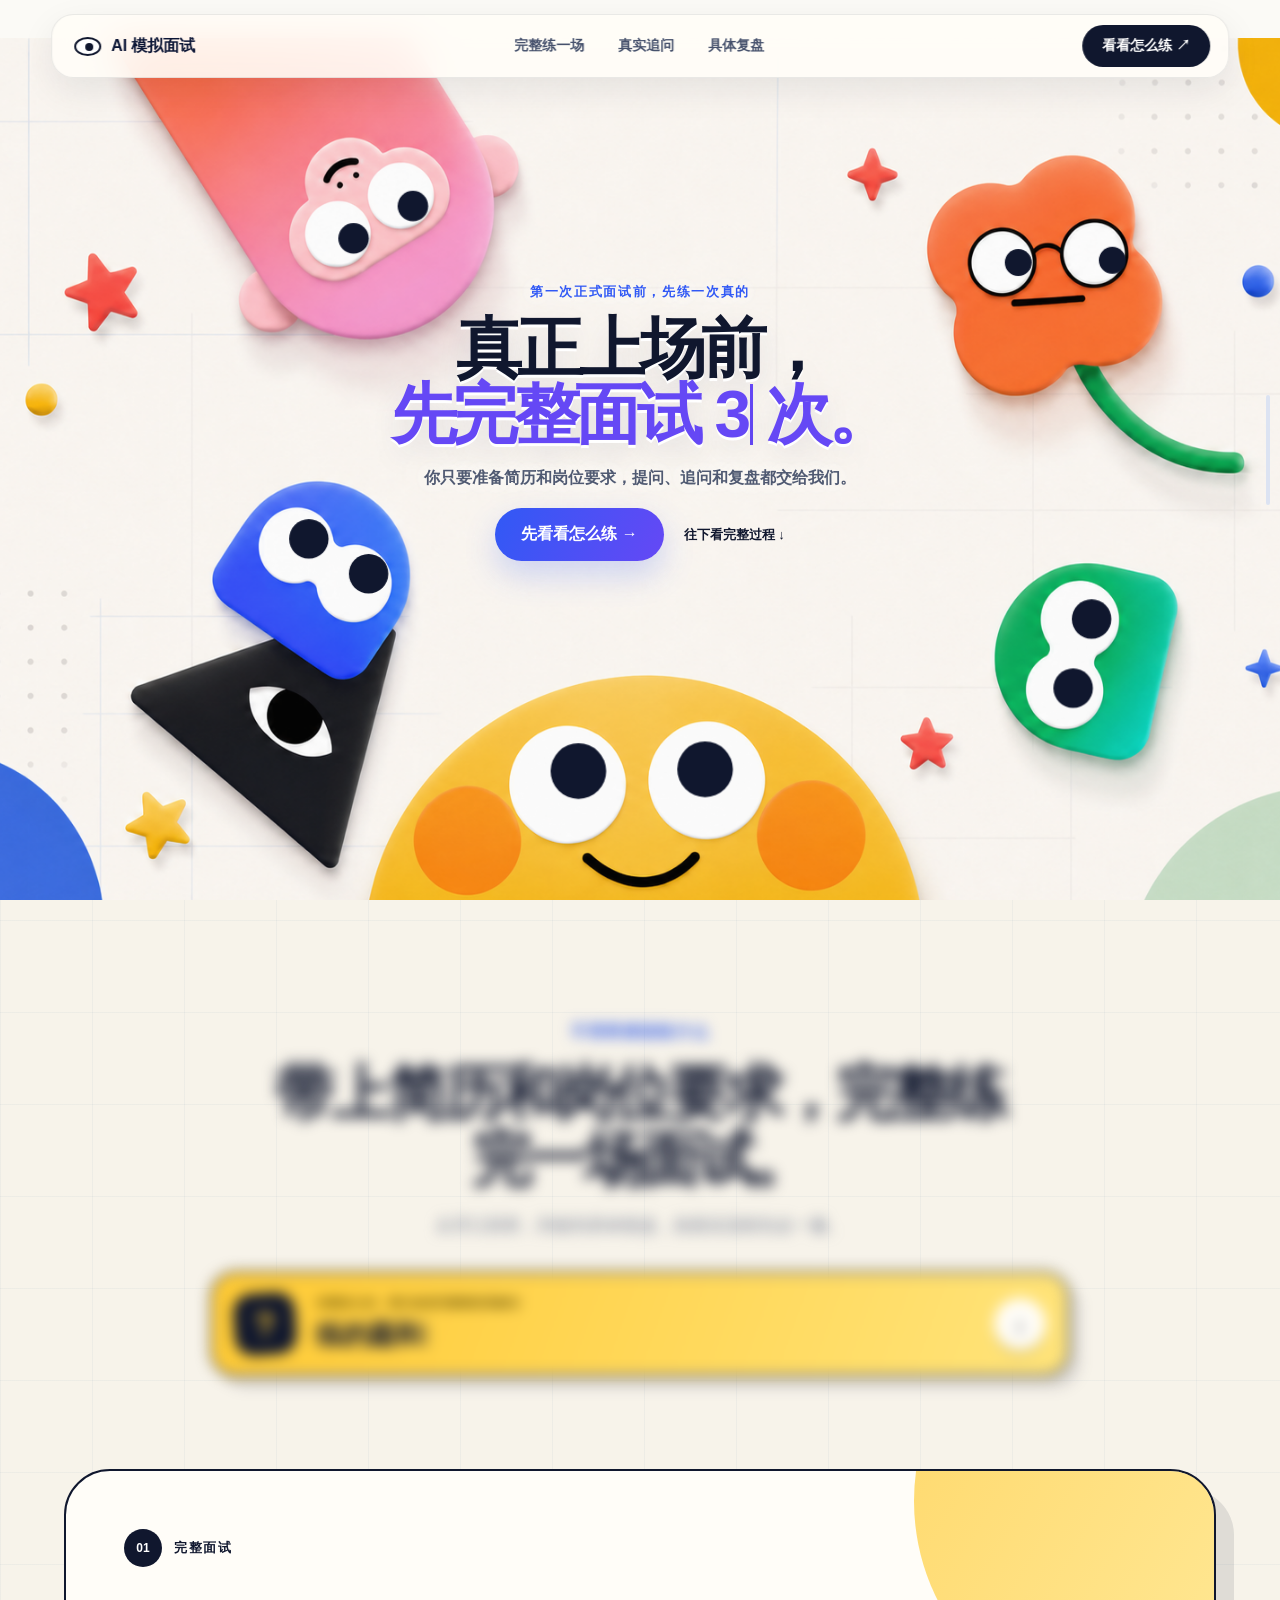
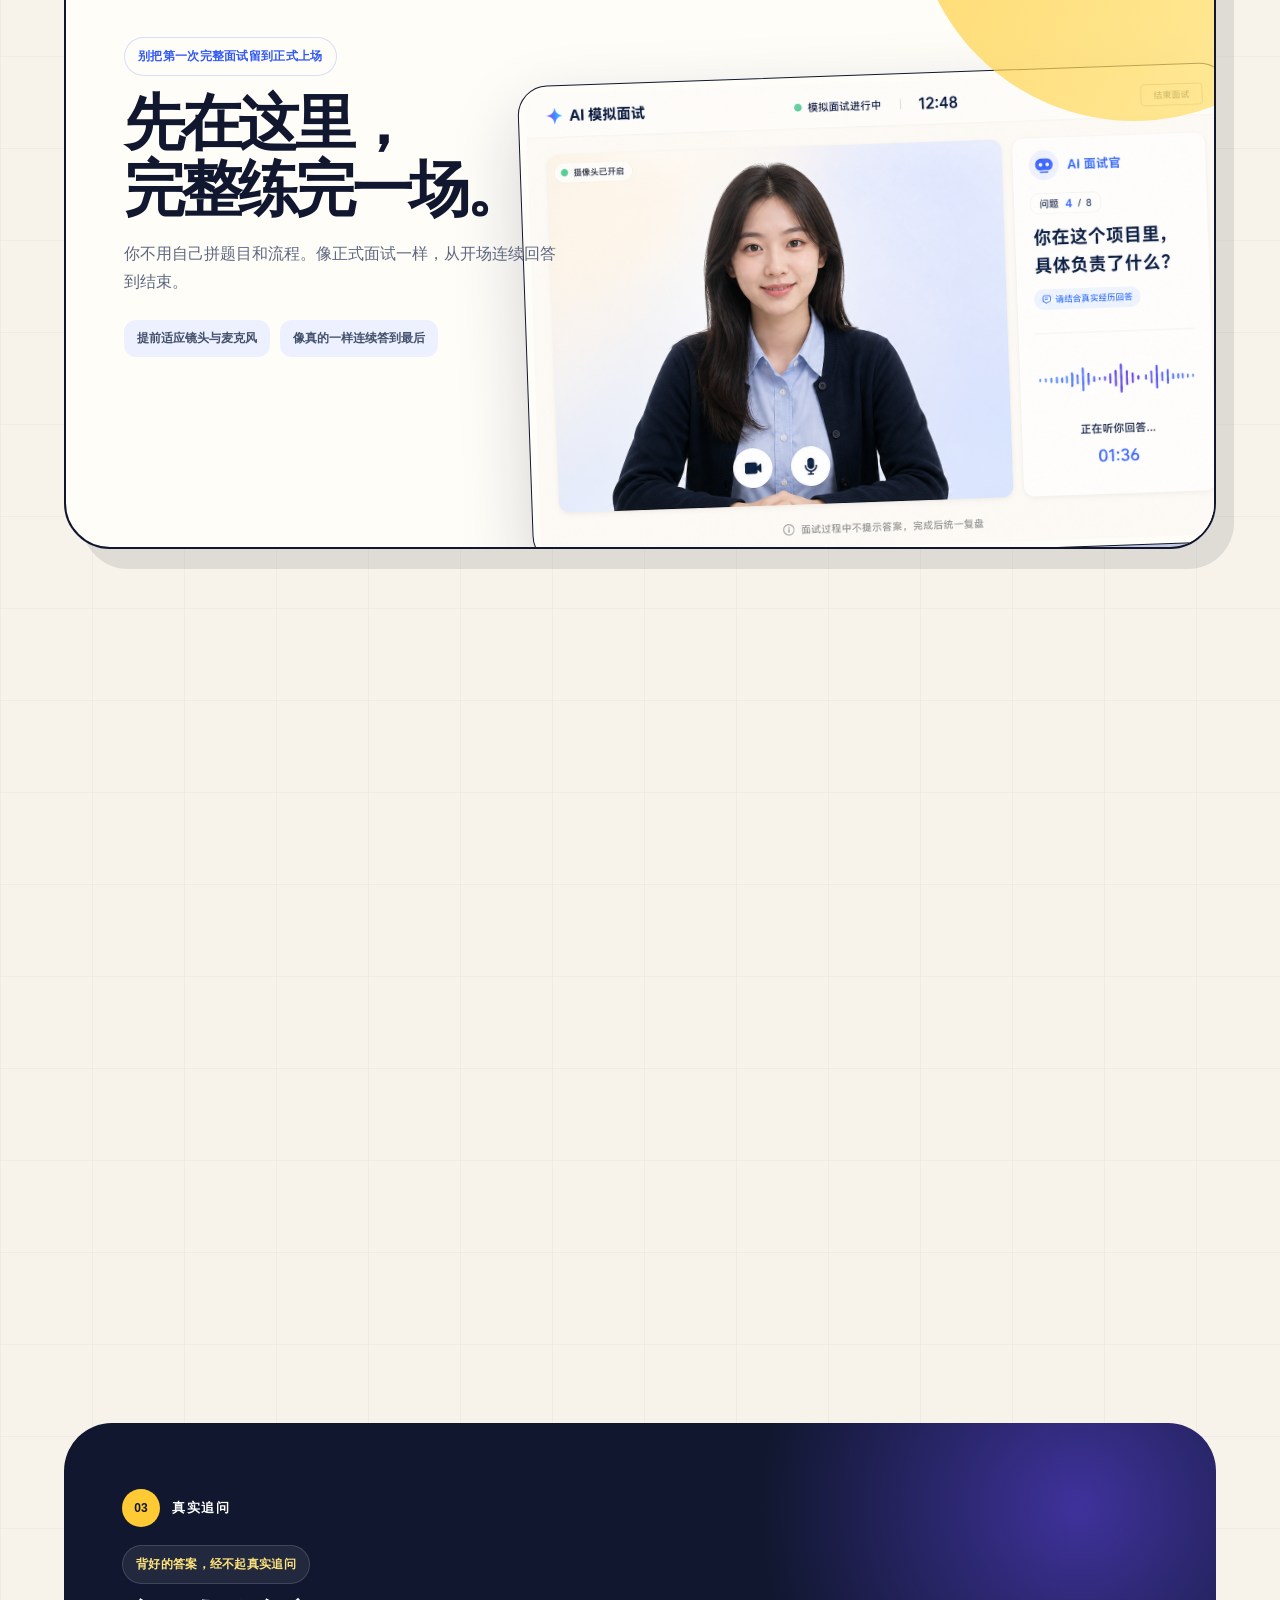
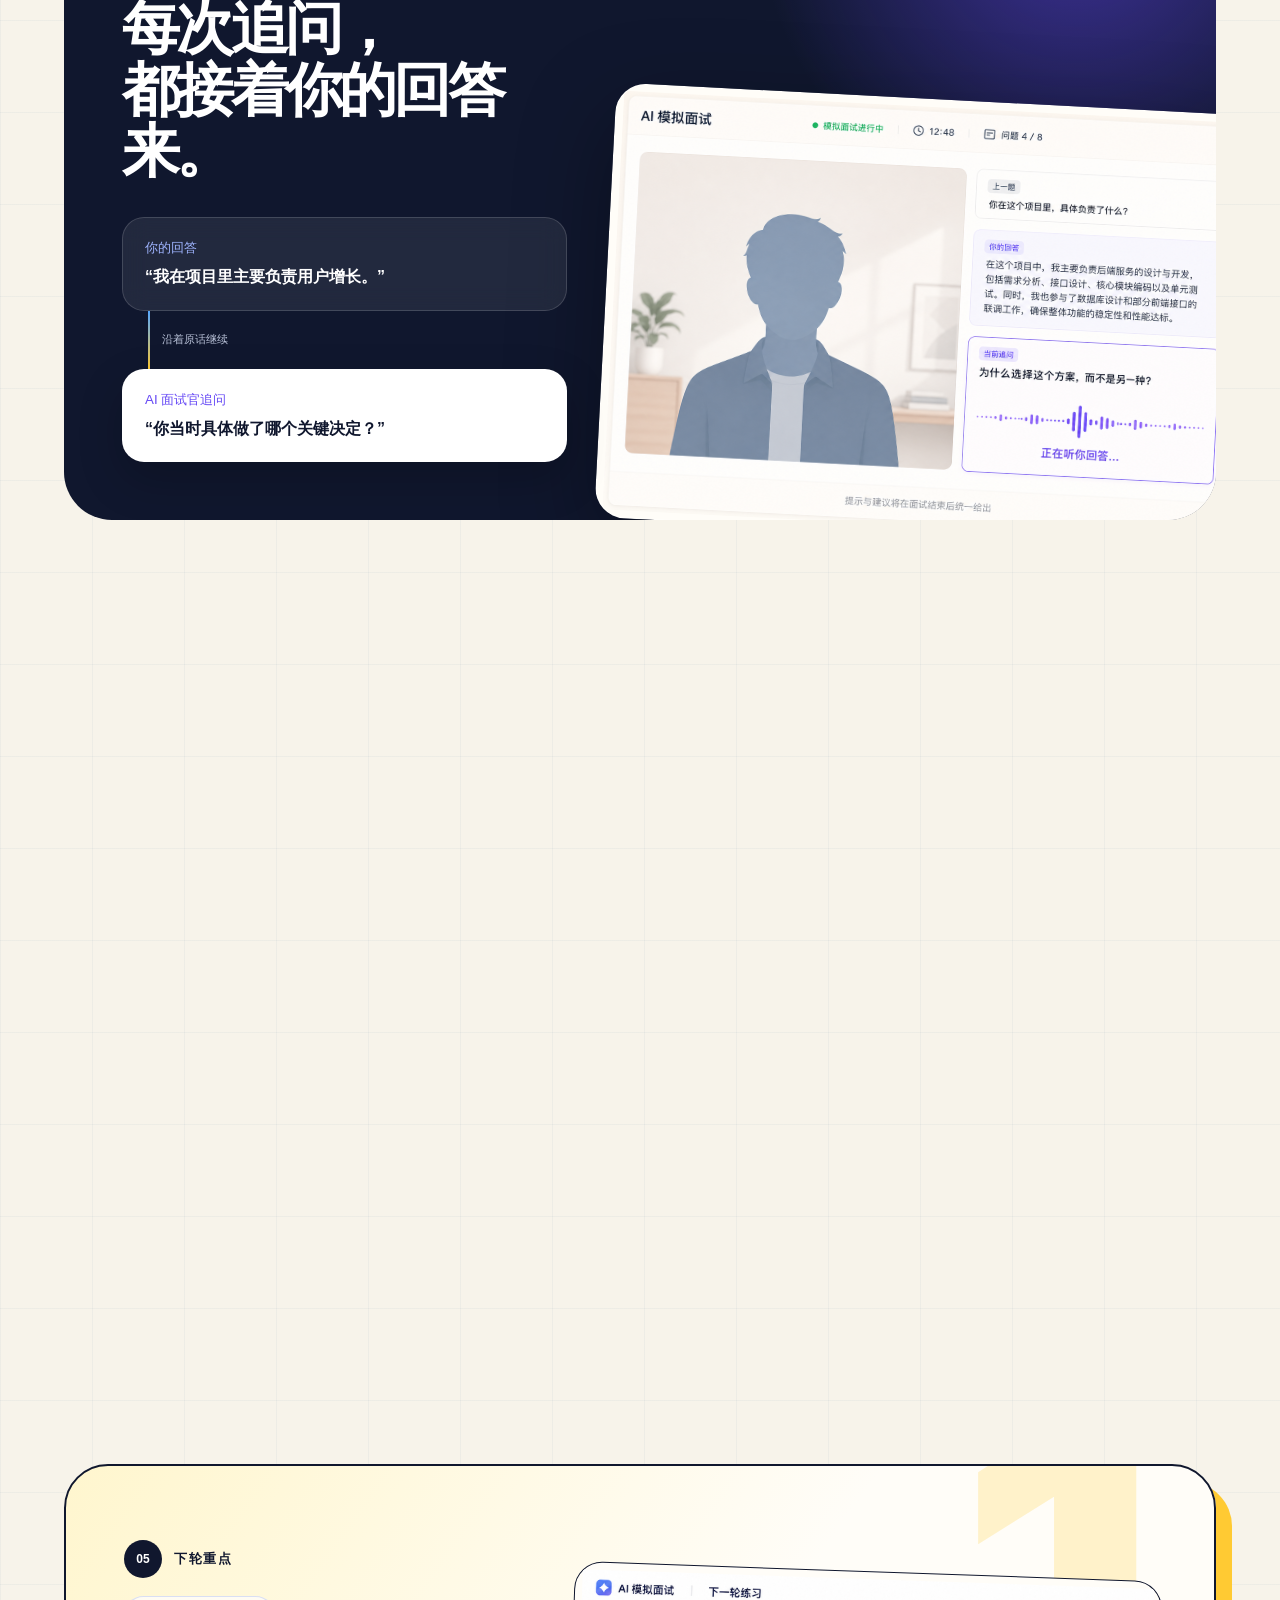
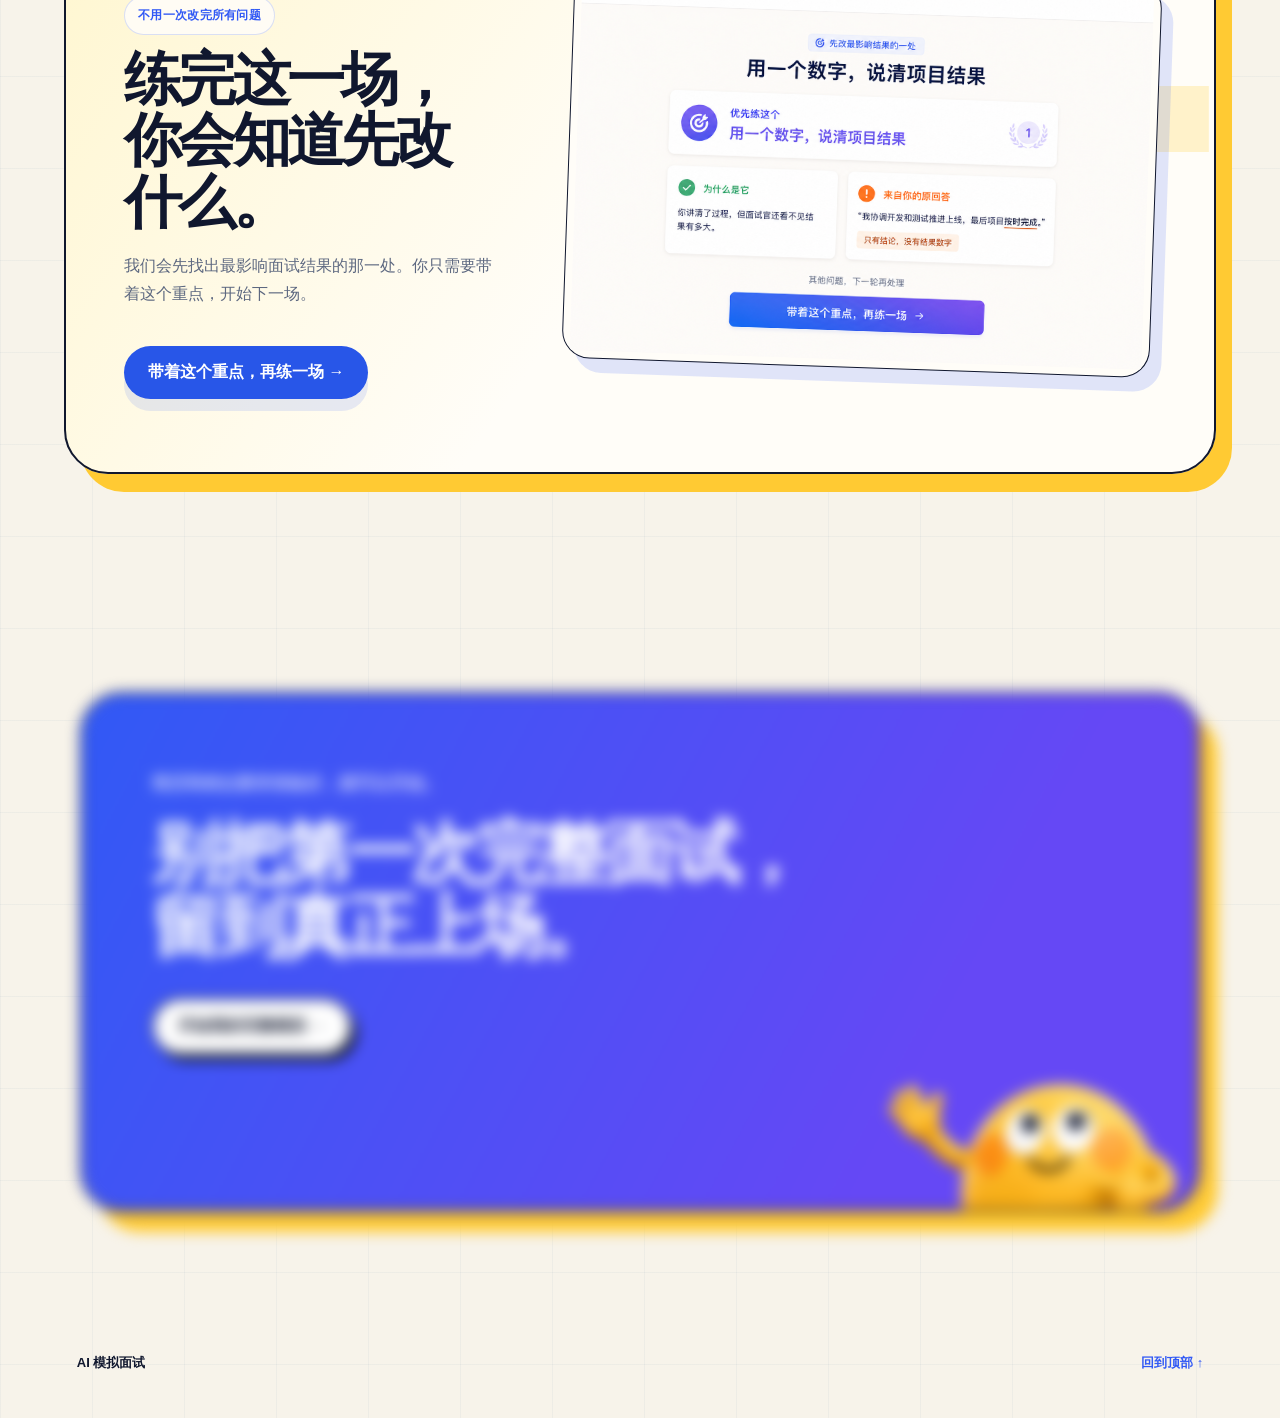
==== index.html @ 1193f96e "Publish AI interview practice landing page" ====
<!doctype html>
<html lang="zh-CN">
<head>
  <meta charset="UTF-8" />
  <meta name="viewport" content="width=device-width, initial-scale=1.0" />
  <meta name="description" content="上传简历和岗位要求，完成一场围绕真实经历与目标岗位的 AI 模拟面试。结束后查看得分和具体复盘，再有重点地练下一次。" />
  <title>AI 模拟面试｜真正上场前，先完整面试一次</title>
  <link rel="preload" as="image" href="design-assets/toy-family-light-eyeless-v2.png" fetchpriority="high" />
  <link rel="icon" href="data:image/svg+xml,%3Csvg xmlns='http://www.w3.org/2000/svg' viewBox='0 0 64 64'%3E%3Cellipse cx='32' cy='32' rx='27' ry='19' fill='white' stroke='%2310172e' stroke-width='6'/%3E%3Ccircle cx='34' cy='32' r='9' fill='%233159f5'/%3E%3C/svg%3E" />
  <link rel="stylesheet" href="styles.css" />
  <link rel="stylesheet" href="toy-theme.css?v=20260806-5" />
  <link rel="stylesheet" href="character-system.css" />
  <link rel="stylesheet" href="pain-story.css?v=20260806-5" />
  <link rel="stylesheet" href="five-scene-story.css?v=20260806-3" />
  <link rel="stylesheet" href="editorial-layout.css?v=20260806-3" />
</head>
<body class="toy-theme">
  <div class="aurora" aria-hidden="true"><i></i><i></i></div>
  <header class="site-header">
    <a class="brand" href="#top"><span class="brand-eye" aria-hidden="true"></span> AI 模拟面试</a>
    <nav aria-label="主要导航">
      <a href="#complete">完整练一场</a>
      <a href="#followup">真实追问</a>
      <a href="#report">具体复盘</a>
    </nav>
    <a class="nav-cta" href="#complete">看看怎么练 ↗</a>
  </header>

  <main>
    <section class="landing-hero" id="top">
      <div class="hero-visual-stage" aria-hidden="true">
        <img class="hero-scene" src="design-assets/toy-family-light-eyeless-v2.png" alt="" fetchpriority="high" decoding="async" />
        <svg class="hero-gaze" viewBox="0 0 1568 1003" preserveAspectRatio="xMidYMid meet">
          <circle class="hero-pupil" cx="459" cy="219" r="17"/><circle class="hero-pupil" cx="526" cy="182" r="17"/>
          <circle class="hero-pupil flower-pupil" cx="1212" cy="247" r="15"/><circle class="hero-pupil flower-pupil" cx="1317" cy="245" r="15"/>
          <circle class="hero-pupil" cx="408" cy="560" r="22"/><circle class="hero-pupil" cx="475" cy="600" r="22"/>
          <circle class="hero-pupil" cx="1294" cy="650" r="22"/><circle class="hero-pupil" cx="1273" cy="728" r="22"/>
          <circle class="hero-pupil" cx="714" cy="824" r="31"/><circle class="hero-pupil" cx="858" cy="822" r="31"/>
        </svg>
      </div>
      <div class="hero-integrated-copy reveal" data-reveal>
        <p class="eyebrow">第一次正式面试前，先练一次真的</p>
        <h1><span class="hero-line">真正上场前，</span><em class="hero-line">先完整面试 <span class="hero-count" id="hero-count" aria-live="polite">1</span> 次。</em></h1>
        <p class="lead">你只要准备简历和岗位要求，提问、追问和复盘都交给我们。</p>
        <div class="hero-actions">
          <a class="button primary" href="#complete">先看看怎么练 →</a>
          <a class="hero-scroll" href="#complete">往下看完整过程 ↓</a>
        </div>
      </div>
    </section>

    <section class="legacy-journey" hidden aria-hidden="true"><template>
      <span class="journey-anchor" style="--step:0" aria-hidden="true"></span>

      <div class="journey-sticky">
        <div class="journey-shell">
          <div class="journey-heading" aria-hidden="true">
            <span>一场完整模拟面试</span><b data-journey-count>01 / 15</b>
          </div>

          <article class="journey-slide is-active" data-journey-step data-tone="blue" data-side="left">
            <figure class="journey-screen">
              <img src="design-assets/ui-live-camera-interview-v3.png" alt="从开场到结束完整进行的摄像头模拟面试页面" />
            </figure>
            <div class="journey-copy">
              <p class="pain-tag">只刷过题，从没完整面过</p>
              <span class="chapter-number">01</span>
              <h2>先把整场，<br>走完一次。</h2>
              <p class="chapter-note">开场、追问、结束，一个不少。</p>
            </div>
          </article>

          <article class="journey-slide" data-journey-step data-tone="sun" data-side="right">
            <figure class="journey-screen">
              <img src="design-assets/ui-preparation-page-v3.png" alt="上传本次简历和岗位要求后直接进入完整模拟面试的准备页" />
            </figure>
            <div class="journey-copy">
              <p class="pain-tag">材料传完，还要选版本配题库</p>
              <span class="chapter-number">02</span>
              <h2>两份材料，<br>传完就开练。</h2>
              <p class="chapter-note">不选版本，不配题库。</p>
            </div>
          </article>

          <article class="journey-slide" data-journey-step data-tone="violet" data-side="left">
            <figure class="journey-screen">
              <img src="design-assets/ui-material-analysis-ready-v1.png" alt="结合简历经历和岗位要求生成专属面试问题的页面" />
            </figure>
            <div class="journey-copy">
              <p class="pain-tag">刷了很多题，还是不像这份岗位</p>
              <span class="chapter-number">03</span>
              <h2>这一场，<br>只围绕你来问。</h2>
              <p class="chapter-note">经历和岗位，共同决定问题。</p>
            </div>
            <span class="journey-guide guide-monkey gaze-ip" aria-hidden="true">
              <img src="design-assets/characters/pink-monkey-guide-v1.png" alt="" />
              <i class="ip-pupil eye-one"></i><i class="ip-pupil eye-two"></i>
            </span>
          </article>

          <article class="journey-slide" data-journey-step data-tone="coral" data-side="right">
            <figure class="journey-screen">
              <img src="design-assets/ui-camera-first-question-v1.png" alt="开启摄像头和麦克风后回答第一个问题的完整模拟面试页面" />
            </figure>
            <div class="journey-copy">
              <p class="pain-tag">自我介绍背熟了，还是像念稿</p>
              <span class="chapter-number">04</span>
              <h2>别背答案，<br>先把自己说清。</h2>
              <p class="chapter-note">第一题，从真实开口开始。</p>
            </div>
          </article>

          <article class="journey-slide" data-journey-step data-tone="orange" data-side="left">
            <figure class="journey-screen">
              <img src="design-assets/ui-live-followup-state-v4.png" alt="根据上一段回答继续追问的真实模拟面试页面" />
            </figure>
            <div class="journey-copy">
              <p class="pain-tag">第一句能背，第二句就乱</p>
              <span class="chapter-number">05</span>
              <h2>你的回答，<br>决定下一题。</h2>
              <p class="chapter-note">追问，沿着刚才的回答发生。</p>
            </div>
          </article>

          <article class="journey-slide" data-journey-step data-tone="mint" data-side="right">
            <figure class="journey-screen">
              <img src="design-assets/ui-camera-device-check-v1.png" alt="摄像头与麦克风设备确认页面" />
            </figure>
            <div class="journey-copy">
              <p class="pain-tag">一开摄像头，脑子就空白</p>
              <span class="chapter-number">06</span>
              <h2>镜头前的紧张，<br>也能提前练。</h2>
              <p class="chapter-note">设备确认好，再把注意力放回回答。</p>
            </div>
            <span class="journey-guide guide-monkey gaze-ip" aria-hidden="true">
              <img src="design-assets/characters/pink-monkey-guide-v1.png" alt="" />
              <i class="ip-pupil eye-one"></i><i class="ip-pupil eye-two"></i>
            </span>
          </article>

          <article class="journey-slide" data-journey-step data-tone="green" data-side="left">
            <figure class="journey-screen">
              <img src="design-assets/ui-answer-countdown-v1.png" alt="倒计时结束后直接进入回答的模拟面试页面" />
            </figure>
            <div class="journey-copy">
              <p class="pain-tag">总想等一句完美答案再开口</p>
              <span class="chapter-number">07</span>
              <h2>练的不是完美，<br>是临场反应。</h2>
              <p class="chapter-note">倒计时结束，就像真的一样回答。</p>
            </div>
          </article>

          <article class="journey-slide" data-journey-step data-tone="blue" data-side="right">
            <figure class="journey-screen">
              <img src="design-assets/ui-final-question-endurance-v1.png" alt="连续完成到最后一道问题的完整模拟面试页面" />
            </figure>
            <div class="journey-copy">
              <p class="pain-tag">前两题还行，后面就乱了</p>
              <span class="chapter-number">08</span>
              <h2>面试耐力，<br>也要提前练。</h2>
              <p class="chapter-note">连续回答到最后一题。</p>
            </div>
          </article>

          <article class="journey-slide" data-journey-step data-tone="sun" data-side="left">
            <figure class="journey-screen">
              <img src="design-assets/ui-speech-rhythm-review-v1.png" alt="记录语速停顿和回答时长的复盘页面" />
            </figure>
            <div class="journey-copy">
              <p class="pain-tag">越紧张越说越快，自己听不出来</p>
              <span class="chapter-number">09</span>
              <h2>你的节奏，<br>也会被复盘。</h2>
              <p class="chapter-note">语速、停顿和时长，都有记录。</p>
            </div>
            <span class="journey-guide guide-monkey gaze-ip" aria-hidden="true">
              <img src="design-assets/characters/pink-monkey-guide-v1.png" alt="" />
              <i class="ip-pupil eye-one"></i><i class="ip-pupil eye-two"></i>
            </span>
          </article>

          <article class="journey-slide" data-journey-step data-tone="violet" data-side="right">
            <figure class="journey-screen">
              <img src="design-assets/ui-review-report-v3.png" alt="展示整场表现能力维度和关键卡点的模拟面试复盘总览" />
            </figure>
            <div class="journey-copy">
              <p class="pain-tag">面完以后，只剩一句“还行”</p>
              <span class="chapter-number">10</span>
              <h2>答得好不好，<br>一页看清。</h2>
              <p class="chapter-note">整场表现、能力维度和关键卡点。</p>
            </div>
          </article>

          <article class="journey-slide" data-journey-step data-tone="coral" data-side="left">
            <figure class="journey-screen">
              <img src="design-assets/ui-question-performance-list-v1.png" alt="逐题展示单独表现的模拟面试复盘列表" />
            </figure>
            <div class="journey-copy">
              <p class="pain-tag">不知道是哪一题拖了后腿</p>
              <span class="chapter-number">11</span>
              <h2>先找到，<br>最该重练的那题。</h2>
              <p class="chapter-note">每一题，都有单独表现。</p>
            </div>
          </article>

          <article class="journey-slide" data-journey-step data-tone="orange" data-side="right">
            <figure class="journey-screen">
              <img src="design-assets/ui-review-answer-detail-v4.png" alt="将复盘结论对应到学生具体回答原话的页面" />
            </figure>
            <div class="journey-copy">
              <p class="pain-tag">知道分数，还是不知道哪里错</p>
              <span class="chapter-number">12</span>
              <h2>每个结论，<br>都回到你的原话。</h2>
              <p class="chapter-note">复盘，不靠一句模糊的评价。</p>
            </div>
            <span class="journey-guide guide-monkey gaze-ip" aria-hidden="true">
              <img src="design-assets/characters/pink-monkey-guide-v1.png" alt="" />
              <i class="ip-pupil eye-one"></i><i class="ip-pupil eye-two"></i>
            </span>
          </article>

          <article class="journey-slide" data-journey-step data-tone="mint" data-side="left">
            <figure class="journey-screen">
              <img src="design-assets/ui-review-structure-v1.png" alt="单独分析回答结构并标记重点的复盘页面" />
            </figure>
            <div class="journey-copy">
              <p class="pain-tag">越想说完整，越容易说散</p>
              <span class="chapter-number">13</span>
              <h2>把经历讲清，<br>也要讲出重点。</h2>
              <p class="chapter-note">复盘会单独看回答结构。</p>
            </div>
          </article>

          <article class="journey-slide" data-journey-step data-tone="green" data-side="right">
            <figure class="journey-screen">
              <img src="design-assets/ui-expression-habits-v1.png" alt="从回答原话中标记口头禅和表达习惯的复盘页面" />
            </figure>
            <div class="journey-copy">
              <p class="pain-tag">嗯、然后、就是，自己根本没发现</p>
              <span class="chapter-number">14</span>
              <h2>口头禅，<br>也藏在原话里。</h2>
              <p class="chapter-note">不替你重写，只把习惯标出来。</p>
            </div>
          </article>

          <article class="journey-slide" data-journey-step data-tone="blue" data-side="left">
            <figure class="journey-screen">
              <img src="design-assets/ui-next-practice-plan-v1.png" alt="从本次复盘中指出下一轮优先练习重点的页面" />
            </figure>
            <div class="journey-copy">
              <p class="pain-tag">看完报告，还是不知道先改什么</p>
              <span class="chapter-number">15</span>
              <h2>下一轮，<br>只练一个重点。</h2>
              <p class="chapter-note">先改最影响结果的那一处。</p>
            </div>
            <span class="journey-guide guide-monkey gaze-ip" aria-hidden="true">
              <img src="design-assets/characters/pink-monkey-guide-v1.png" alt="" />
              <i class="ip-pupil eye-one"></i><i class="ip-pupil eye-two"></i>
            </span>
          </article>

          <ol class="journey-dots" aria-label="流程进度">
            <li class="is-active"><span>走完整场</span></li><li><span>传完就练</span></li>
            <li><span>专属问题</span></li><li><span>真实开口</span></li>
            <li><span>连续追问</span></li><li><span>镜头状态</span></li>
            <li><span>临场反应</span></li><li><span>面试耐力</span></li>
            <li><span>回答节奏</span></li><li><span>整场复盘</span></li>
            <li><span>逐题表现</span></li><li><span>原话证据</span></li>
            <li><span>回答结构</span></li><li><span>表达习惯</span></li>
            <li><span>下轮重点</span></li>
          </ol>
        </div>
      </div>
    </template></section>

    <section class="story" aria-label="五个核心模拟面试场景">
      <header class="story-intro reveal" data-reveal>
        <p class="eyebrow">不用再猜该练什么</p>
        <h2>带上简历和岗位要求，完整练完一场面试。</h2>
        <p>从开口回答，到收到具体复盘，按真实流程先走一遍。</p>
      </header>

      <aside class="story-guide reveal" data-reveal aria-label="你可能正在担心的问题">
        <strong class="guide-mark" aria-hidden="true">?</strong>
        <div class="guide-copy">
          <span>你最担心的，我们放进完整模拟里解决</span>
          <a id="type-link" href="#report"><b id="typewriter"></b><i></i></a>
        </div>
        <a class="guide-next" href="#complete" aria-label="往下看怎么解决">↓</a>
      </aside>

      <article class="scene scene-opening" id="complete" data-scene>
        <div class="scene-kicker"><span>01</span><b>完整面试</b></div>
        <div class="opening-copy">
          <p class="pain-tag">别把第一次完整面试留到正式上场</p>
          <h2>先在这里，<br>完整练完一场。</h2>
          <p>你不用自己拼题目和流程。像正式面试一样，从开场连续回答到结束。</p>
          <ul class="scene-points"><li>提前适应镜头与麦克风</li><li>像真的一样连续答到最后</li></ul>
        </div>
        <figure class="opening-screen">
          <img src="design-assets/ui-live-camera-interview-v3.png" alt="从开场到结束的完整模拟面试界面" />
        </figure>
      </article>

      <article class="scene scene-match" id="matched" data-scene>
        <div class="match-copy">
          <div class="scene-kicker"><span>02</span><b>材料匹配</b></div>
          <p class="pain-tag">不用自己选题库、猜重点</p>
          <h2>你只需要准备<br>两份材料。</h2>
          <p>上传你的简历和岗位要求，就能直接开始。每个问题都会结合你的经历和这份岗位来问。</p>
          <div class="material-formula" aria-label="你的简历和岗位要求共同生成这次该问你的问题">
            <span>你的简历</span><i>+</i><span>岗位要求</span><i>→</i><strong>这次该问你的问题</strong>
          </div>
        </div>
        <div class="match-visual">
          <figure class="match-main"><img loading="lazy" src="design-assets/ui-preparation-page-v3.png" alt="上传简历和岗位要求的准备页" /></figure>
          <figure class="match-result"><img loading="lazy" src="design-assets/ui-material-analysis-ready-v1.png" alt="根据材料生成专属面试问题的页面" /></figure>
        </div>
      </article>

      <article class="scene scene-followup" id="followup" data-scene>
        <div class="followup-heading">
          <div class="scene-kicker"><span>03</span><b>真实追问</b></div>
          <p class="pain-tag">背好的答案，经不起真实追问</p>
          <h2>每次追问，<br>都接着你的回答来。</h2>
        </div>
        <div class="followup-flow">
          <div class="answer-node"><small>你的回答</small><p>“我在项目里主要负责用户增长。”</p></div>
          <div class="followup-line" aria-hidden="true"><i></i><span>沿着原话继续</span></div>
          <div class="question-node"><small>AI 面试官追问</small><p>“你当时具体做了哪个关键决定？”</p></div>
        </div>
        <figure class="followup-screen"><img loading="lazy" src="design-assets/ui-live-followup-state-v4.png" alt="根据上一段回答动态追问的面试页面" /></figure>
      </article>

      <article class="scene scene-report" id="report" data-scene>
        <div class="report-copy">
          <div class="scene-kicker"><span>04</span><b>证据复盘</b></div>
          <p class="pain-tag">别只拿到一个不知道怎么改的分数</p>
          <h2>你哪里没说清，<br>直接回到原话看。</h2>
          <p>不用靠感觉复盘。从整场表现进到单题，看清回答结构、语速停顿和表达习惯。</p>
          <div class="report-index"><span>整场表现</span><span>逐题证据</span><span>回答结构</span><span>表达习惯</span></div>
        </div>
        <div class="report-collage">
          <figure class="report-overview"><img loading="lazy" src="design-assets/ui-review-report-v3.png" alt="整场模拟面试复盘总览" /></figure>
          <figure class="report-evidence"><img loading="lazy" src="design-assets/ui-review-answer-detail-v4.png" alt="将复盘结论对应到回答原话的页面" /></figure>
          <figure class="report-rhythm"><img loading="lazy" src="design-assets/ui-speech-rhythm-review-v1.png" alt="回答语速、停顿和时长复盘页面" /></figure>
        </div>
      </article>

      <article class="scene scene-next" id="next" data-scene>
        <div class="next-copy">
          <div class="scene-kicker"><span>05</span><b>下轮重点</b></div>
          <p class="pain-tag">不用一次改完所有问题</p>
          <h2>练完这一场，<br>你会知道先改什么。</h2>
          <p>我们会先找出最影响面试结果的那一处。你只需要带着这个重点，开始下一场。</p>
          <a class="button primary" href="#complete">带着这个重点，再练一场 →</a>
        </div>
        <figure class="next-screen"><img loading="lazy" src="design-assets/ui-next-practice-plan-v1.png" alt="从本次复盘中给出下一轮练习重点的页面" /></figure>
      </article>
    </section>

    <section class="cta final-cta reveal" data-reveal>
      <p>简历和岗位要求准备好，就可以开始。</p>
      <h2>别把第一次完整面试，<br>留到真正上场。</h2>
      <a class="button light" href="#complete">开始我的完整模拟 →</a>
      <span class="final-coach gaze-ip" aria-hidden="true">
        <img src="design-assets/characters/yellow-coach-action-v1.png" alt="" />
        <i class="coach-eye eye-one"><b class="ip-pupil"></b></i>
        <i class="coach-eye eye-two"><b class="ip-pupil"></b></i>
      </span>
    </section>
  </main>

  <footer class="site-footer"><span>AI 模拟面试</span><a href="#top">回到顶部 ↑</a></footer>
  <div class="scroll-progress" aria-hidden="true"><i></i></div>
  <script src="script.js?v=20260806-11"></script>
</body>
</html>
---- styles.css ----
:root{--ink:#0b1535;--muted:#66708b;--blue:#1769ff;--violet:#7948ff;--coral:#ff705f;--line:#dfe6f5;--ease:cubic-bezier(.16,.82,.2,1)}*{box-sizing:border-box}html{scroll-behavior:smooth}body{margin:0;overflow-x:hidden;background:#f8fbff;color:var(--ink);font-family:"PingFang SC","Microsoft YaHei",sans-serif}.aurora{position:fixed;z-index:-1;inset:0;overflow:hidden}.aurora i{position:absolute;width:46vw;aspect-ratio:1;border-radius:50%;filter:blur(120px);opacity:.13;animation:drift 15s ease-in-out infinite alternate}.aurora i:first-child{left:-18vw;top:10vh;background:#2e89ff}.aurora i:last-child{right:-18vw;top:45vh;background:#8652ff;animation-delay:-7s}.site-header{position:fixed;z-index:50;top:14px;left:50%;width:min(94%,1240px);height:64px;padding:0 18px 0 22px;display:flex;align-items:center;justify-content:space-between;transform:translateX(-50%);border:1px solid rgba(255,255,255,.8);border-radius:22px;background:rgba(255,255,255,.72);box-shadow:0 14px 44px rgba(35,60,130,.11);backdrop-filter:blur(18px)}.brand{color:var(--ink);font-weight:800;text-decoration:none}.brand span{color:var(--blue);filter:drop-shadow(0 0 7px #659cff)}.site-header nav{display:flex;gap:34px}.site-header nav a{color:#46516c;font-size:14px;text-decoration:none}.nav-cta,.button{display:inline-flex;align-items:center;justify-content:center;text-decoration:none;font-weight:750}.nav-cta{padding:12px 20px;border-radius:14px;background:var(--ink);color:white;font-size:14px}.hero{min-height:100vh;width:min(92%,1320px);margin:auto;padding:150px 0 90px;display:grid;grid-template-columns:.9fr 1.15fr;align-items:center;gap:30px}.eyebrow{margin:0 0 18px;color:var(--blue);font-weight:750;letter-spacing:.08em}.hero h1,.section h2,.cta h2{margin:0;letter-spacing:-.055em;line-height:1.08}.hero h1{font-size:clamp(48px,6vw,82px)}.hero h1 em{font-style:normal;background:linear-gradient(100deg,var(--blue),var(--violet),var(--coral));-webkit-background-clip:text;color:transparent}.lead{max-width:560px;margin:28px 0;color:var(--muted);font-size:18px;line-height:1.8}.hero-actions{display:flex;gap:14px}.button{padding:16px 24px;border-radius:17px}.primary{background:linear-gradient(115deg,var(--blue),var(--violet));color:#fff;box-shadow:0 14px 30px rgba(74,76,238,.24)}.ghost{border:1px solid var(--line);background:rgba(255,255,255,.65);color:var(--ink)}.hero-art img,.feedback-art img,.interview-art img{display:block;width:100%;mix-blend-mode:multiply;filter:drop-shadow(0 28px 45px rgba(61,80,160,.13))}.hero-art{animation:float 5s ease-in-out infinite}.type-line{margin-top:32px;display:flex;align-items:center;gap:10px;color:var(--muted);font-size:14px}.type-line a{min-width:220px;color:var(--blue);font-size:17px;font-weight:750;text-decoration:none}.type-line i{display:inline-block;width:2px;height:20px;margin-left:3px;vertical-align:-4px;background:var(--blue);animation:blink .75s steps(1) infinite}.trust-strip{width:min(92%,1180px);margin:-36px auto 110px;padding:20px 30px;display:grid;grid-template-columns:repeat(3,1fr);border:1px solid rgba(214,225,246,.9);border-radius:24px;background:rgba(255,255,255,.76);box-shadow:0 20px 60px rgba(37,63,135,.09);backdrop-filter:blur(16px)}.trust-strip span{text-align:center;color:#4f5b77}.trust-strip b{margin-right:8px;color:var(--blue)}.section{width:min(90%,1200px);margin:0 auto;padding:110px 0}.section-head{max-width:760px;margin-bottom:50px}.section h2{font-size:clamp(38px,4.6vw,62px)}.section-head>p:last-child{color:var(--muted);font-size:17px}.step-grid{display:grid;grid-template-columns:repeat(3,1fr);gap:20px}.step-card{position:relative;min-height:390px;padding:28px;border:1px solid var(--line);border-radius:30px;background:rgba(255,255,255,.74);box-shadow:0 20px 55px rgba(43,65,130,.08);transition:.35s ease}.step-card:hover{transform:translateY(-10px);box-shadow:0 30px 70px rgba(43,65,130,.14)}.step-card>span{color:#8290af;font-weight:800}.step-card h3{margin:30px 0 12px;font-size:28px}.step-card p{color:var(--muted);line-height:1.75}.step-card.active{background:linear-gradient(145deg,#272b83,#713ff0);color:white}.step-card.active p,.step-card.active>span{color:#dcd8ff}.step-icon{width:105px;height:105px;margin:42px auto 10px;display:grid;place-items:center;border-radius:28px;background:linear-gradient(145deg,#477dff,#7646ff);box-shadow:0 18px 35px rgba(70,80,225,.28);color:#fff;font-size:48px}.step-icon.blue{background:linear-gradient(145deg,#72b7ff,#2869ff)}.step-icon.violet{background:linear-gradient(145deg,#9b7aff,#6947f4)}.product,.interview,.feedback{display:grid;grid-template-columns:.82fr 1.18fr;align-items:center;gap:70px}.product-copy ul{padding:0;list-style:none;color:var(--muted);line-height:2.2}.product-copy li:before{content:"✓";margin-right:10px;color:var(--blue);font-weight:800}.text-link{color:var(--blue);font-weight:750;text-decoration:none}.product-window{overflow:hidden;border:1px solid rgba(207,219,242,.9);border-radius:28px;background:#fff;box-shadow:0 35px 90px rgba(39,62,130,.18);transform:perspective(1400px) rotateY(-4deg)}.window-bar{height:46px;padding:0 16px;display:flex;align-items:center;gap:7px;background:#f5f7fc;color:#8791aa;font-size:12px}.window-bar i{width:9px;height:9px;border-radius:50%;background:#d6dcea}.window-bar i:first-child{background:#ff7c70}.window-bar i:nth-child(2){background:#ffc55e}.window-bar i:nth-child(3){background:#54d18a}.window-bar span{margin-left:8px}.product-window img{display:block;width:100%}.interview{grid-template-columns:1.1fr .9fr}.interview-art{position:relative}.wave-bars{position:absolute;left:50%;bottom:22%;display:flex;align-items:center;gap:6px;transform:translateX(-50%)}.wave-bars i{width:5px;height:24px;border-radius:8px;background:linear-gradient(var(--blue),#ff62a9);animation:wave .85s ease-in-out infinite alternate}.wave-bars i:nth-child(2n){height:42px;animation-delay:-.3s}.wave-bars i:nth-child(3n){height:58px;animation-delay:-.55s}.dialog{margin-top:32px;padding:22px 24px;border:1px solid var(--line);border-radius:22px;background:#fff;box-shadow:0 20px 48px rgba(36,61,128,.09)}.dialog small{color:var(--blue)}.dialog p{margin:9px 0 0;font-size:20px;font-weight:750}.follow{margin-top:18px;display:flex;flex-wrap:wrap;gap:9px}.follow span{width:100%;color:var(--muted);font-size:13px}.follow b{padding:9px 12px;border-radius:12px;background:#edf3ff;color:#4162ba;font-size:13px}.personal{padding-top:150px}.flow{display:grid;grid-template-columns:1fr auto 1fr auto 1.2fr;align-items:center;gap:18px}.flow>div{padding:28px;border:1px solid var(--line);border-radius:24px;background:#fff}.flow span{display:block;margin-bottom:8px;color:var(--muted);font-size:13px}.flow b{font-size:19px}.flow>i{color:var(--violet);font-size:30px;font-style:normal}.flow .flow-result{background:linear-gradient(135deg,#226cff,#7548f5);color:#fff}.flow-result span{color:#dfe4ff}.feedback{grid-template-columns:.9fr 1.1fr}.feedback-list{margin-top:35px}.feedback-list p{display:flex;align-items:center;gap:14px;padding:15px 0;border-bottom:1px solid var(--line);color:var(--muted)}.feedback-list b{display:block;margin-bottom:3px;color:var(--ink)}.feedback-list i{width:12px;height:12px;border-radius:50%}.green{background:#2fc980}.orange{background:#ff9845}.blue-dot{background:#2874ff}.cta{width:min(92%,1240px);margin:100px auto 70px;padding:80px 7%;border-radius:42px;background:radial-gradient(circle at 85% 20%,rgba(255,115,110,.8),transparent 26%),linear-gradient(125deg,#156cff,#6744e9);color:#fff;box-shadow:0 35px 90px rgba(55,72,200,.25)}.cta p{color:#dfe5ff}.cta h2{max-width:800px;margin:12px 0 34px;font-size:clamp(38px,5vw,64px)}.light{background:#fff;color:#315ce0}.reveal{opacity:0;transform:translateY(42px) scale(.985);filter:blur(5px);transition:opacity .75s ease,transform .9s var(--ease),filter .75s ease}.reveal[data-delay="1"]{transition-delay:.12s}.reveal[data-delay="2"]{transition-delay:.24s}.reveal.in-view{opacity:1;transform:none;filter:none}.scroll-progress{position:fixed;z-index:55;right:10px;top:50%;width:4px;height:110px;transform:translateY(-50%);border-radius:10px;background:#dce3f2}.scroll-progress i{display:block;width:100%;height:var(--progress,0%);border-radius:10px;background:linear-gradient(var(--blue),var(--violet),var(--coral))}@keyframes float{to{transform:translateY(-12px)}}@keyframes wave{to{transform:scaleY(.45);opacity:.45}}@keyframes blink{50%{opacity:0}}@keyframes drift{to{transform:translate(10vw,10vh) scale(1.12)}}@media(max-width:820px){.site-header nav{display:none}.hero,.product,.interview,.feedback{grid-template-columns:1fr}.hero{padding-top:130px}.hero-art{order:-1}.trust-strip,.step-grid{grid-template-columns:1fr}.trust-strip{margin-top:0}.product-window{transform:none}.flow{grid-template-columns:1fr}.flow>i{transform:rotate(90deg);text-align:center}.section{padding:80px 0}.type-line{align-items:flex-start;flex-direction:column}.cta{padding:56px 28px}}@media(prefers-reduced-motion:reduce){html{scroll-behavior:auto}.aurora i,.hero-art,.wave-bars i,.type-line i{animation:none}.reveal{opacity:1;transform:none;filter:none;transition:none}}
---- toy-theme.css ----
:root {
  --cream: #f7f3ea;
  --paper: #fffdf8;
  --navy: #10172e;
  --cobalt: #3159f5;
  --violet: #6548f5;
  --pink: #df70c8;
  --coral: #ff6656;
  --orange: #ff713d;
  --sun: #ffca33;
  --green: #13b66f;
  --mint: #48d0a2;
  --sky: #55a7ff;
  --gradient-blue: linear-gradient(120deg,#3159f5,#6548f5);
  --gradient-warm: linear-gradient(120deg,#ff713d,#df70c8);
  --gradient-sun: linear-gradient(120deg,#ffca33,#ffe47b);
  --gradient-green: linear-gradient(120deg,#13b66f,#48d0a2);
  --toy-line: #d9dfe8;
}

.toy-theme {
  background:
    linear-gradient(rgba(39,74,129,.045) 1px,transparent 1px),
    linear-gradient(90deg,rgba(39,74,129,.045) 1px,transparent 1px),
    var(--cream);
  background-size: 92px 92px;
  color: var(--navy);
}

.toy-theme .aurora { display: none; }
.toy-theme .site-header { border-color:rgba(16,23,46,.09);background:rgba(255,253,248,.9);box-shadow:0 12px 35px rgba(16,23,46,.08) }
.toy-theme .brand { display:flex;align-items:center;gap:10px }
.brand-eye { position:relative;width:27px;height:19px;border-radius:50%;background:#fff;border:2px solid var(--navy);filter:none!important }
.brand-eye:after { content:"";position:absolute;left:9px;top:4px;width:8px;height:8px;border-radius:50%;background:var(--navy);animation:eye-look 4s ease-in-out infinite }
.toy-theme .nav-cta { background:var(--navy);border-radius:999px }
.toy-theme .hero { gap:64px }
.toy-theme .hero h1 em { background:linear-gradient(100deg,var(--cobalt) 0 38%,#a341dd 62%,var(--coral));-webkit-background-clip:text;color:transparent }
.toy-theme .eyebrow { color:var(--cobalt) }
.toy-theme .primary { background:var(--cobalt);border-radius:999px;box-shadow:0 12px 0 rgba(49,89,245,.12) }
.toy-theme .ghost { border-color:rgba(16,23,46,.12);border-radius:999px;background:var(--paper) }

.toy-hero { position:relative;min-height:560px;overflow:hidden;border:1px solid rgba(16,23,46,.09);border-radius:46px;background:var(--paper);box-shadow:0 30px 80px rgba(16,23,46,.12);animation:toy-float 6s ease-in-out infinite }
.toy-hero img { width:100%;height:560px;object-fit:cover;mix-blend-mode:normal!important;filter:none!important }
.toy-status { position:absolute;left:24px;bottom:22px;padding:11px 16px;border:1px solid rgba(16,23,46,.1);border-radius:999px;background:rgba(255,253,248,.88);backdrop-filter:blur(10px);color:var(--navy);font-size:12px;font-weight:700 }
.toy-status i,.console-head i { display:inline-block;width:8px;height:8px;margin-right:7px;border-radius:50%;background:var(--green);box-shadow:0 0 0 5px rgba(19,182,111,.12) }

.toy-theme .trust-strip { border:2px solid var(--navy);border-radius:999px;background:var(--gradient-sun);box-shadow:8px 8px 0 var(--navy) }
.toy-theme .trust-strip span,.toy-theme .trust-strip b { color:var(--navy) }
.toy-theme .step-grid:before { background:var(--navy);opacity:.16 }
.toy-theme .step-card { border:1.5px solid rgba(16,23,46,.15);border-radius:34px;background:var(--paper);box-shadow:7px 8px 0 rgba(16,23,46,.07) }
.toy-theme .step-card.active { color:var(--navy);background:#fff5ca }
.toy-theme .step-card.active p,.toy-theme .step-card.active>span { color:#566077 }
.toy-crop { height:170px;border-radius:24px;background:var(--cream) }
.toy-crop img { width:280%!important;max-width:none!important;mix-blend-mode:normal!important;filter:none!important }
.toy-crop-blue img { left:-18%!important;top:88%!important }
.toy-crop-orange img { left:-154%!important;top:35%!important }
.toy-crop-yellow img { left:-84%!important;top:5%!important }
.toy-blue { border-top:7px solid var(--cobalt)!important }
.toy-orange { border-top:7px solid var(--orange)!important }
.toy-yellow { border-top:7px solid var(--sun)!important }

.toy-theme .product-window { border:1.5px solid var(--navy);border-radius:30px;box-shadow:11px 12px 0 var(--navy);transform:rotate(1.4deg) }
.toy-theme .window-bar { background:#fff7df;color:var(--navy) }
.watching-eyes { position:relative;margin-left:auto;width:42px;height:20px }
.watching-eyes:before,.watching-eyes:after { content:"";position:absolute;top:0;width:18px;height:18px;border:2px solid var(--navy);border-radius:50%;background:radial-gradient(circle at 58% 55%,var(--navy) 0 28%,#fff 31%) }
.watching-eyes:before{left:0}.watching-eyes:after{right:0}

.interview-console { min-height:520px;padding:28px;border:2px solid var(--navy);border-radius:38px;background:var(--navy);color:#fff;box-shadow:12px 14px 0 var(--sun) }
.console-head { display:flex;align-items:center;justify-content:space-between;color:#e5e9f3;font-size:13px }
.console-avatar { height:310px;margin:28px 0 22px;overflow:hidden;border-radius:28px;background:var(--cream) }
.console-avatar img { width:100%;height:100%;object-fit:cover;object-position:48% 78%;mix-blend-mode:normal!important;filter:none!important }
.interview-console>p { max-width:520px;margin:0;font-size:19px;font-weight:700;line-height:1.55 }
.toy-theme .wave-bars { left:auto;right:28px;bottom:31px;transform:none }
.toy-theme .wave-bars i { background:linear-gradient(var(--coral),var(--sun)) }
.toy-theme .dialog { border:1.5px solid rgba(16,23,46,.15);box-shadow:7px 8px 0 rgba(16,23,46,.06) }
.toy-theme .follow b { background:#fff0c4;color:#6b5210 }

.toy-theme .flow>div { border:1.5px solid var(--navy);border-radius:22px;box-shadow:5px 6px 0 rgba(16,23,46,.08) }
.toy-theme .flow .flow-result { background:var(--cobalt);box-shadow:7px 8px 0 var(--sun) }
.toy-report { min-height:480px;overflow:hidden;border:2px solid var(--navy);border-radius:40px;background:var(--paper);box-shadow:12px 14px 0 #bcebd3 }
.report-face { height:300px;overflow:hidden;background:var(--cream) }
.report-face img { width:150%;height:100%;object-fit:cover;object-position:100% 68%;mix-blend-mode:normal!important;filter:none!important }
.report-score { display:grid;grid-template-columns:1fr auto;gap:5px 20px;padding:28px 32px }
.report-score small,.report-score span { color:#667085 }.report-score strong { grid-row:1/3;grid-column:2;font-size:58px;line-height:1;color:var(--green) }

.toy-theme .feedback-list p { border-color:rgba(16,23,46,.12) }
.toy-theme .cta { position:relative;overflow:hidden;border:2px solid var(--navy);background:var(--sun);color:var(--navy);box-shadow:14px 16px 0 var(--navy) }
.toy-theme .cta:after { content:"";position:absolute;right:-5%;bottom:-48%;width:48%;aspect-ratio:1;border-radius:50% 50% 0 0;background:url('design-assets/toy-family-light-v1.png') 48% 94%/210% auto no-repeat;pointer-events:none }
.toy-theme .cta p { color:#5b4a16 }.toy-theme .cta h2 { position:relative;z-index:1 }.toy-theme .light { position:relative;z-index:1;border:2px solid var(--navy);border-radius:999px;color:var(--navy);box-shadow:5px 6px 0 var(--navy) }
.toy-theme .scroll-progress i { background:linear-gradient(var(--cobalt),var(--violet),var(--pink),var(--coral),var(--sun),var(--green)) }

@keyframes eye-look { 0%,35%,100%{transform:translateX(-3px)}50%,85%{transform:translateX(3px)} }
@keyframes toy-float { 50%{transform:translateY(-9px) rotate(.4deg)} }

@media(max-width:820px){
  .toy-theme .hero { gap:32px }.toy-hero{min-height:420px}.toy-hero img{height:420px}.toy-theme .trust-strip{border-radius:28px}.toy-theme .product-window{transform:none;box-shadow:7px 8px 0 var(--navy)}.interview-console{min-height:450px}.console-avatar{height:250px}.toy-theme .cta:after{opacity:.35;width:75%}
}

@media(prefers-reduced-motion:reduce){.toy-hero,.brand-eye:after{animation:none}}
---- character-system.css ----
/* Character crops use the front third of each generated turnaround sheet. */
.turnaround-crop { position:relative;overflow:hidden }
.turnaround-crop>img { position:absolute!important;inset:0 auto 0 0!important;width:300%!important;height:100%!important;max-width:none!important;object-fit:cover!important;object-position:left center!important;mix-blend-mode:normal!important;filter:none!important;transform:none!important }

.character-stage { isolation:isolate;background:linear-gradient(145deg,#fffdf8,#edf9f4 62%,#fff4e9) }
.character-stage:before { content:"";position:absolute;inset:8%;border:1px solid rgba(16,23,46,.08);border-radius:50%;transform:rotate(-8deg);pointer-events:none }
.stage-character { position:absolute;border-radius:32px;background:transparent;filter:drop-shadow(0 18px 24px rgba(16,23,46,.13));transition:transform .35s ease }
.stage-student { left:-2%;top:-6%;width:58%;height:72%;transform:rotate(-18deg) }
.stage-jd { right:-3%;top:7%;width:46%;height:48%;transform:rotate(8deg) }
.stage-coach { left:21%;bottom:-9%;width:65%;height:55% }
.stage-character:hover { transform:translateY(-8px) rotate(0) }

.role-art { height:168px!important;margin:8px 0 4px;border-radius:24px;background:#fffaf0 }
.role-art>img { width:300%!important }
.product-guide { position:absolute;right:-26px;bottom:-36px;width:150px;height:150px;border:2px solid var(--navy);border-radius:30px;background:#fffdf8;box-shadow:6px 7px 0 var(--sun) }
.product-guide span { position:absolute;z-index:2;left:50%;bottom:8px;padding:5px 8px;transform:translateX(-50%);border-radius:999px;background:var(--navy);color:#fff;font-size:10px;white-space:nowrap }
.console-avatar.turnaround-crop>img { object-position:left center!important }
.report-face.turnaround-crop>img { object-position:left center!important }

.toy-theme .hero h1 em { background:linear-gradient(100deg,#2856e8 0 35%,#0ea879 56%,#f05248 82%);-webkit-background-clip:text;color:transparent }
.toy-theme .cta:after { background-image:url('design-assets/characters/yellow-coach-turnaround.png');background-position:left center;background-size:300% 100% }
.toy-theme .eyebrow { color:#2856e8 }
.toy-theme .primary { background:#2856e8 }
.toy-theme .flow .flow-result { background:#183fbb;box-shadow:7px 8px 0 #59d1a4 }
.toy-theme .scroll-progress i { background:linear-gradient(#2856e8,#0ea879,#f05248,#f5bd24) }

@media(max-width:820px){
  .stage-student{width:62%;height:65%}.stage-jd{width:50%;height:43%}.stage-coach{width:74%;height:52%;left:14%}.product-guide{right:-8px;bottom:-55px;width:120px;height:120px}
}
---- pain-story.css ----
:root {
  --paper: #fffdf8;
  --cream: #f7f3ea;
  --navy: #10172e;
  --muted: #68738d;
  --blue: #3159f5;
  --violet: #6548f5;
  --mint: #48d0a2;
  --green: #13b66f;
  --orange: #ff713d;
  --pink: #df70c8;
  --sun: #ffca33;
  --line: rgba(16, 23, 46, .1);
  --ease-out: cubic-bezier(.18, .82, .22, 1);
}

* { box-sizing: border-box; }
html { overflow-x: clip; scroll-padding-top: 92px; }
body.toy-theme { overflow-x: clip; background-color: var(--cream); color: var(--navy); }

.site-header { width: min(92%, 1280px); }
.site-header nav a { font-weight: 680; transition: color .2s ease; }
.site-header nav a:hover,
.site-header nav a.is-active { color: var(--blue); }

/* Hero: the characters own the canvas; copy stays inside the open center. */
.landing-hero {
  position: relative;
  isolation: isolate;
  width: 100%;
  min-height: 100svh;
  display: grid;
  place-items: center;
  overflow: hidden;
  background: #fbfaf6;
}
.hero-visual-stage {
  position: absolute;
  z-index: 1;
  left: 50%;
  top: calc(50% + 38px);
  /* Scale the whole character scene (including its SVG eyes) like `cover`.
     Wide screens crop a little vertically instead of exposing white side gutters. */
  width: max(100vw, calc(100svh * 1.5633));
  aspect-ratio: 1568 / 1003;
  transform: translate(-50%, -50%);
  pointer-events: none;
}
.hero-scene,
.hero-gaze { position: absolute; inset: 0; width: 100%; height: 100%; }
.hero-scene {
  object-fit: fill;
  filter: saturate(.96) contrast(.98);
  animation: hero-breathe 8s ease-in-out infinite alternate;
}
.hero-gaze { z-index: 2; overflow: visible; }
.hero-pupil {
  fill: var(--navy);
  transform-box: fill-box;
  transform-origin: center;
  transform: translate(var(--look-x, 0), var(--look-y, 0));
  transition: transform .07s var(--ease-out);
  will-change: transform;
}
.hero-integrated-copy {
  position: relative;
  z-index: 3;
  width: min(620px, 51vw);
  padding: 106px 24px 70px;
  transform: translateY(-46px);
  text-align: center;
}
.hero-integrated-copy.reveal,
.hero-integrated-copy.reveal.in-view {
  opacity: 1;
  filter: none;
  transform: translateY(-46px);
}
.hero-integrated-copy .eyebrow {
  margin: 0 0 14px;
  color: var(--blue);
  font-size: 13px;
  font-weight: 850;
  letter-spacing: .13em;
  text-shadow: 0 1px 8px #fbfaf6, 0 0 18px rgba(251, 250, 246, .94);
}
.hero-integrated-copy h1 {
  margin: 0;
  color: var(--navy);
  font-size: clamp(50px, 5.15vw, 78px);
  font-weight: 900;
  letter-spacing: -.07em;
  line-height: 1.01;
  text-shadow: 0 3px 0 rgba(255, 255, 255, .96), 0 12px 30px rgba(37, 44, 88, .11);
}
.hero-line { display: block; white-space: nowrap; }
.hero-count {
  display: inline-block;
  min-width: .62em;
  text-align: center;
  border-right: .055em solid currentColor;
  line-height: .92;
  transition: opacity .16s ease, transform .16s ease;
  animation: hero-count-caret .8s steps(1) infinite;
}
.hero-count.is-deleting { opacity: 0; transform: translateY(5px); }
.hero-integrated-copy h1 em { color: var(--violet); font-style: normal; }
.hero-integrated-copy .lead {
  margin: 18px auto 0;
  color: #505a72;
  font-size: 16px;
  font-weight: 650;
  line-height: 1.55;
  text-shadow: 0 1px 8px #fbfaf6, 0 0 18px rgba(251, 250, 246, .94);
}
.hero-integrated-copy .type-line {
  margin-top: 14px;
  justify-content: center;
  color: #71798d;
  text-shadow: 0 1px 8px #fbfaf6, 0 0 18px rgba(251, 250, 246, .94);
}
.hero-integrated-copy .type-line a { color: var(--violet); }
.hero-integrated-copy .hero-actions {
  margin-top: 18px;
  display: flex;
  align-items: center;
  justify-content: center;
  gap: 20px;
}
.hero-integrated-copy .primary,
.chapter-cta {
  min-height: 52px;
  padding-inline: 26px;
  border-radius: 999px;
  background: linear-gradient(115deg, var(--blue), var(--violet));
  color: #fff;
  box-shadow: 0 14px 32px rgba(49, 89, 245, .22);
}
.hero-scroll {
  color: var(--navy);
  font-size: 13px;
  font-weight: 750;
  text-decoration: none;
}

/* A single compact stage: product UI owns the canvas; copy overlaps it. */
.pain-journey {
  position: relative;
  height: 1480svh;
  isolation: isolate;
  background:
    linear-gradient(rgba(39, 74, 129, .045) 1px, transparent 1px),
    linear-gradient(90deg, rgba(39, 74, 129, .045) 1px, transparent 1px),
    var(--cream);
  background-size: 92px 92px;
}
.journey-anchor {
  position: absolute;
  top: calc(var(--step) * 92svh);
  left: 0;
  width: 1px;
  height: 1px;
  scroll-margin-top: 88px;
}
.journey-sticky {
  position: sticky;
  top: 0;
  height: 100svh;
  padding: 102px 24px 34px;
  display: grid;
  place-items: center;
  overflow: hidden;
}
.journey-shell {
  position: relative;
  width: min(100%, 1120px);
  height: min(700px, calc(100svh - 138px));
  min-height: 570px;
  overflow: hidden;
  border: 2px solid var(--navy);
  border-radius: 42px;
  background: #fbfaf6;
  box-shadow: 18px 20px 0 rgba(16, 23, 46, .10), 0 30px 90px rgba(33, 43, 85, .12);
}
.journey-shell:before,
.journey-shell:after {
  content: "";
  position: absolute;
  border-radius: 999px;
  pointer-events: none;
}
.journey-shell:before {
  top: -110px;
  right: -70px;
  width: 300px;
  height: 220px;
  background: linear-gradient(135deg, rgba(255, 202, 51, .78), rgba(255, 113, 61, .52));
  transform: rotate(17deg);
}
.journey-shell:after {
  left: -100px;
  bottom: -120px;
  width: 280px;
  height: 260px;
  background: linear-gradient(135deg, rgba(49, 89, 245, .75), rgba(101, 72, 245, .45));
  transform: rotate(-12deg);
}
.journey-heading {
  position: absolute;
  z-index: 30;
  top: 25px;
  left: 34px;
  right: 34px;
  display: flex;
  justify-content: space-between;
  align-items: center;
  color: #68738d;
  font-size: 12px;
  font-weight: 800;
  letter-spacing: .08em;
}
.journey-heading b { color: var(--navy); font-size: 13px; }
.journey-slide {
  --accent: var(--blue);
  --accent-soft: rgba(49, 89, 245, .16);
  position: absolute;
  z-index: 1;
  inset: 58px 26px 64px;
  opacity: 0;
  pointer-events: none;
  transition: none;
}
.journey-slide.is-active { opacity: 1; z-index: 8; }
.journey-slide.is-near { will-change: opacity, filter; }
.journey-slide[data-tone="sun"] { --accent: #d99500; --accent-soft: rgba(255, 202, 51, .30); }
.journey-slide[data-tone="violet"] { --accent: var(--violet); --accent-soft: rgba(101, 72, 245, .18); }
.journey-slide[data-tone="coral"] { --accent: #ed5a4c; --accent-soft: rgba(255, 102, 86, .20); }
.journey-slide[data-tone="orange"] { --accent: #e45f2d; --accent-soft: rgba(255, 113, 61, .20); }
.journey-slide[data-tone="mint"] { --accent: #0b8d61; --accent-soft: rgba(72, 208, 162, .23); }
.journey-slide[data-tone="green"] { --accent: #0c9d61; --accent-soft: rgba(19, 182, 111, .20); }
.journey-screen {
  position: absolute;
  z-index: 2;
  top: 50%;
  width: 76%;
  margin: 0;
  padding: 9px;
  overflow: visible;
  border: 2px solid var(--navy);
  border-radius: 28px;
  background: #fff;
  box-shadow: 13px 14px 0 var(--accent-soft), 0 34px 70px rgba(32, 45, 98, .18);
  transform: translate3d(0, -46%, 0) perspective(1400px) rotateY(-1.2deg);
  transform-origin: center;
  transition: none;
}
.journey-slide[data-side="left"] .journey-screen { right: 0; }
.journey-slide[data-side="right"] .journey-screen {
  left: 0;
  transform: translate3d(0, -46%, 0) perspective(1400px) rotateY(1.2deg);
}
.journey-screen:before {
  content: "";
  position: absolute;
  z-index: -1;
  inset: -18px 22px 16px -16px;
  border-radius: 32px;
  border: 1px solid color-mix(in srgb, var(--accent) 35%, transparent);
  background: color-mix(in srgb, var(--accent-soft) 60%, #fbfaf6);
  transform: rotate(-1.1deg);
}
.journey-screen img {
  display: block;
  width: 100%;
  height: auto;
  max-height: min(515px, calc(100svh - 245px));
  object-fit: contain;
  border-radius: 19px;
  background: #fff;
}
.journey-copy {
  position: absolute;
  z-index: 8;
  top: 50%;
  width: min(38%, 390px);
  padding: 30px 31px 32px;
  border: 2px solid var(--navy);
  border-top: 8px solid var(--accent);
  border-radius: 28px;
  background: rgba(255, 253, 248, .96);
  box-shadow: 11px 12px 0 var(--accent-soft);
  backdrop-filter: blur(16px);
  transform: translate3d(0, -50%, 0);
  transition: none;
}
.journey-slide[data-side="left"] .journey-copy { left: 2px; }
.journey-slide[data-side="right"] .journey-copy { right: 2px; }
.pain-tag {
  width: max-content;
  max-width: 100%;
  margin: 0 0 19px;
  padding: 8px 12px;
  border: 1px solid color-mix(in srgb, var(--accent) 22%, transparent);
  border-radius: 999px;
  background: color-mix(in srgb, var(--accent) 8%, var(--paper));
  color: var(--accent);
  font-size: 12px;
  font-weight: 800;
  letter-spacing: .025em;
}
.chapter-number {
  display: block;
  margin-bottom: 10px;
  color: var(--accent);
  font-size: 12px;
  font-weight: 850;
  letter-spacing: .13em;
}
.journey-copy h2 {
  margin: 0;
  color: var(--navy);
  font-size: clamp(35px, 3.25vw, 48px);
  font-weight: 900;
  letter-spacing: -.06em;
  line-height: 1.09;
}
.chapter-note {
  margin: 19px 0 0;
  color: var(--muted);
  font-size: 15px;
  font-weight: 650;
  line-height: 1.55;
}
.journey-guide {
  position: absolute;
  z-index: 7;
  left: -18px;
  bottom: -38px;
  width: 170px;
  height: 198px;
  display: block;
  overflow: hidden;
  border-radius: 42% 42% 38% 38%;
  background: #fbfaf6;
  filter: drop-shadow(0 18px 24px rgba(24, 34, 72, .12));
  pointer-events: none;
  transition: none;
}
.journey-slide[data-side="right"] .journey-guide { left: auto; right: -18px; }
.journey-guide img {
  position: absolute;
  inset: -3% -5% auto;
  width: 110%;
  height: auto;
  display: block;
}
.journey-guide .ip-pupil {
  position: absolute;
  z-index: 3;
  width: 17px;
  aspect-ratio: 1;
  border-radius: 50%;
  background: var(--navy);
  transform: translate(calc(-50% + var(--look-x, 0px)), calc(-50% + var(--look-y, 0px)));
  transition: transform .06s var(--ease-out);
}
.journey-guide .eye-one { left: 50.5%; top: 42.5%; }
.journey-guide .eye-two { left: 68%; top: 46.8%; }
.journey-dots {
  position: absolute;
  z-index: 34;
  left: 50%;
  bottom: 22px;
  margin: 0;
  padding: 9px 12px;
  display: flex;
  gap: 8px;
  border: 1px solid rgba(16, 23, 46, .10);
  border-radius: 999px;
  background: rgba(255, 253, 248, .90);
  list-style: none;
  transform: translateX(-50%);
  backdrop-filter: blur(10px);
}
.journey-dots li {
  width: 8px;
  height: 8px;
  border-radius: 999px;
  background: rgba(16, 23, 46, .16);
  transition: width .35s var(--ease-out), background-color .25s ease;
}
.journey-dots li.is-active { width: 28px; background: var(--blue); }
.journey-dots span { position: absolute; width: 1px; height: 1px; overflow: hidden; clip: rect(0 0 0 0); }

.final-cta {
  position: relative;
  isolation: isolate;
  width: min(calc(100% - 48px), 1120px);
  min-height: 520px;
  margin: 96px auto 110px;
  padding: 78px 70px;
  overflow: hidden;
  border: 2px solid var(--navy);
  border-radius: 42px;
  background: linear-gradient(118deg, #3159f5, #6548f5 75%);
  color: #fff;
  box-shadow: 18px 20px 0 var(--sun);
}
.toy-theme .final-cta {
  background: linear-gradient(118deg, #3159f5, #6548f5 75%);
  color: #fff;
  box-shadow: 18px 20px 0 var(--sun);
}
.toy-theme .final-cta:after { display: none; }
.final-cta p {
  position: relative;
  z-index: 3;
  max-width: 560px;
  margin: 0 0 22px;
  color: rgba(255, 255, 255, .78) !important;
  font-size: 17px;
  font-weight: 650;
}
.final-cta h2 {
  position: relative;
  z-index: 3;
  max-width: 760px;
  margin: 0 0 34px;
  color: #fff;
  font-size: clamp(50px, 5.4vw, 72px);
  font-weight: 900;
  letter-spacing: -.06em;
  line-height: 1.06;
}
.final-cta .light {
  position: relative;
  z-index: 4;
  background: #fff;
  color: var(--navy);
}
.final-coach {
  position: absolute;
  z-index: 2;
  right: -70px;
  bottom: -100px;
  width: 430px;
  pointer-events: none;
  transform: rotate(-3deg);
}
.final-coach img { display: block; width: 100%; height: auto; }
.final-coach .coach-eye {
  position: absolute;
  z-index: 3;
  top: 28.2%;
  width: 6.4%;
  height: 10.4%;
  border-radius: 50%;
  background: #fff;
  box-shadow: inset 0 2px 7px rgba(16, 23, 46, .06);
}
.final-coach .coach-eye.eye-one { left: 42.2%; transform: rotate(5deg); }
.final-coach .coach-eye.eye-two { left: 52.8%; transform: rotate(-2deg); }
.final-coach .ip-pupil {
  position: absolute;
  left: 50%;
  top: 50%;
  width: 64%;
  aspect-ratio: 1;
  border-radius: 50%;
  background: var(--navy);
  transform: translate(calc(-50% + var(--look-x, 0px)), calc(-50% + var(--look-y, 0px)));
  transition: transform .06s var(--ease-out);
}

/* Re-entering a chapter replays its reveal. */
.reveal {
  opacity: 0;
  transform: translate3d(0, 44px, 0);
  filter: blur(7px);
  transition: opacity .6s ease, transform .85s var(--ease-out), filter .65s ease;
}
.reveal[data-delay="1"] { transition-delay: .11s; }
.reveal.in-view { opacity: 1; transform: none; filter: none; }

.site-footer {
  width: min(88%, 1240px);
  margin: 0 auto;
  padding: 32px 0 46px;
  display: flex;
  align-items: center;
  justify-content: space-between;
  color: #768097;
  font-size: 13px;
}
.site-footer span { color: var(--navy); font-weight: 850; }
.site-footer a { color: var(--blue); font-weight: 750; text-decoration: none; }
.scroll-progress i { background: linear-gradient(var(--blue), var(--violet), var(--orange), var(--green), var(--sun)); }

@keyframes hero-breathe {
  from { transform: scale(1.01) translate3d(0, 0, 0); }
  to { transform: scale(1.03) translate3d(0, -.45%, 0); }
}

@keyframes hero-count-caret {
  50% { border-color: transparent; }
}

@media (max-width: 1120px) and (min-width: 821px) {
  .hero-integrated-copy { width: min(570px, 57vw); }
  .hero-integrated-copy h1 { font-size: clamp(47px, 5.7vw, 65px); }
  .journey-sticky { padding-inline: 18px; }
  .journey-shell { border-radius: 34px; }
  .journey-slide { inset-inline: 20px; }
  .journey-screen { width: 75%; }
  .journey-copy { width: 39%; padding: 25px 24px 27px; }
  .journey-copy h2 { font-size: clamp(34px, 4.15vw, 44px); }
  .chapter-note { font-size: 15px; }
  .journey-guide { width: 145px; height: 170px; }
  .journey-guide .ip-pupil { width: 14px; }
}

@media (max-width: 820px) {
  html { scroll-padding-top: 76px; }
  .site-header { top: 10px; height: 58px; padding-inline: 14px 10px; }
  .brand { font-size: 14px; }
  .brand-eye { width: 24px; height: 17px; }
  .site-header nav { display: none; }
  .nav-cta { padding: 10px 14px; font-size: 12px; }

  .landing-hero { min-height: 860px; }
  .hero-visual-stage { left: 52%; top: calc(50% + 18px); width: max(1150px, calc(100svh * 1.5633)); opacity: .76; }
  .hero-integrated-copy { width: 92%; padding: 118px 18px 74px; transform: translateY(-30px); }
  .hero-integrated-copy.reveal,
  .hero-integrated-copy.reveal.in-view {
    opacity: 1;
    filter: none;
    transform: translateY(-30px);
  }
  .hero-integrated-copy h1 { font-size: clamp(32px, 9.8vw, 43px); line-height: 1.06; letter-spacing: -.08em; }
  .hero-integrated-copy .lead { font-size: 15px; }
  .hero-integrated-copy .type-line { display: none; }
  .hero-integrated-copy .hero-actions { flex-direction: column; gap: 15px; }

  .pain-journey { height: auto; padding: 88px 0 18px; }
  .journey-anchor { top: 0; }
  .journey-sticky { position: relative; height: auto; padding: 0 18px; overflow: visible; }
  .journey-shell {
    width: 100%;
    height: auto;
    min-height: 0;
    overflow: visible;
    border: 0;
    border-radius: 0;
    background: transparent;
    box-shadow: none;
  }
  .journey-shell:before,
  .journey-shell:after { display: none; }
  .journey-heading {
    position: relative;
    inset: auto;
    margin: 0 4px 34px;
    padding-bottom: 14px;
    border-bottom: 1px solid rgba(16, 23, 46, .12);
  }
  .journey-slide,
  .journey-slide.is-active {
    position: relative;
    inset: auto;
    z-index: 1 !important;
    min-height: 0;
    margin: 0 0 70px;
    display: flex;
    flex-direction: column;
    gap: 20px;
    opacity: 1 !important;
    filter: none !important;
    transform: none !important;
    pointer-events: auto;
  }
  .journey-copy,
  .journey-slide[data-side="left"] .journey-copy,
  .journey-slide[data-side="right"] .journey-copy {
    position: relative;
    inset: auto;
    order: 1;
    width: 100%;
    padding: 25px 24px 27px;
    border-radius: 24px;
    transform: none;
    opacity: 1;
    filter: none;
  }
  .journey-copy h2 { font-size: clamp(35px, 10.2vw, 43px); }
  .journey-screen,
  .journey-slide[data-side="left"] .journey-screen,
  .journey-slide[data-side="right"] .journey-screen {
    position: relative;
    inset: auto;
    order: 2;
    width: 100%;
    padding: 5px;
    overflow: hidden;
    border-radius: 22px;
    box-shadow: 8px 9px 0 var(--accent-soft), 0 22px 55px rgba(32, 45, 98, .14);
    transform: none;
    opacity: 1;
    filter: none;
  }
  .journey-screen:before { display: none; }
  .journey-screen img { max-height: none; border-radius: 16px; }
  .journey-guide,
  .journey-dots { display: none; }
  .journey-slide.mobile-in-view .journey-copy {
    animation: mobile-copy-in .62s var(--ease-out) both;
  }
  .journey-slide.mobile-in-view .journey-screen {
    animation: mobile-screen-in .72s .08s var(--ease-out) both;
  }
  .final-cta {
    width: calc(100% - 36px);
    min-height: 560px;
    margin: 60px auto 78px;
    padding: 46px 28px;
    border-radius: 30px;
    box-shadow: 9px 11px 0 var(--sun);
  }
  .final-cta p { max-width: 85%; font-size: 15px; }
  .final-cta h2 { max-width: 100%; font-size: 43px; }
  .final-coach { right: -94px; bottom: -68px; width: 330px; opacity: .52; }
  .site-footer { width: 86%; }
}

@keyframes mobile-copy-in {
  from { opacity: 0; transform: translate3d(0, 24px, 0); filter: blur(4px); }
  to { opacity: 1; transform: none; filter: none; }
}
@keyframes mobile-screen-in {
  from { opacity: 0; transform: translate3d(0, 36px, 0) scale(.97); filter: blur(5px); }
  to { opacity: 1; transform: none; filter: none; }
}

@media (prefers-reduced-motion: reduce) {
  html { scroll-behavior: auto; }
  .hero-scene { animation: none; }
  .hero-pupil,
  .journey-guide .ip-pupil { transition: none; }
  .reveal {
    opacity: 1;
    transform: none;
    filter: none;
    transition: none;
  }
  .pain-journey { height: auto; padding-block: 90px 20px; }
  .journey-sticky { position: relative; height: auto; overflow: visible; }
  .journey-shell { height: auto; min-height: 0; overflow: visible; }
  .journey-slide,
  .journey-slide.is-active {
    position: relative;
    inset: auto;
    z-index: 1 !important;
    min-height: 650px;
    opacity: 1 !important;
    filter: none !important;
    transform: none !important;
  }
  .journey-copy,
  .journey-screen { opacity: 1 !important; filter: none !important; }
  .journey-dots { display: none; }
  .journey-slide.mobile-in-view .journey-copy,
  .journey-slide.mobile-in-view .journey-screen { animation: none; }
}
---- five-scene-story.css ----
.story {
  width: min(92%, 1280px);
  margin: 0 auto;
  padding: 130px 0 40px;
}

.story-intro {
  width: min(820px, 100%);
  margin: 0 auto 92px;
  text-align: center;
}
.story-intro .eyebrow { margin-bottom: 18px; }
.story-intro h2 {
  margin: 0;
  font-size: clamp(44px, 5.2vw, 72px);
  font-weight: 900;
  letter-spacing: -.065em;
  line-height: 1.06;
}
.story-intro > p:last-child { margin: 22px 0 0; color: var(--muted); font-size: 17px; }
.story-guide {
  width: min(860px, 100%);
  margin: -42px auto 92px;
  padding: 20px 22px;
  display: grid;
  grid-template-columns: 62px minmax(0, 1fr) 52px;
  align-items: center;
  gap: 20px;
  border: 2px solid var(--navy);
  border-radius: 26px;
  background: linear-gradient(110deg, var(--sun), #ffe47b);
  box-shadow: 10px 11px 0 rgba(16, 23, 46, .12);
}
.guide-mark {
  display: grid;
  place-items: center;
  width: 62px;
  height: 62px;
  border-radius: 19px;
  background: var(--navy);
  color: var(--sun);
  font-size: 34px;
  font-weight: 900;
  transform: rotate(-4deg);
}
.guide-copy { min-width: 0; }
.guide-copy span { display: block; margin-bottom: 5px; color: #715a0b; font-size: 12px; font-weight: 780; }
.guide-copy > a { display: block; min-width: 0; color: var(--navy); font-size: clamp(21px, 2.1vw, 29px); font-weight: 900; letter-spacing: -.035em; text-decoration: none; }
.guide-copy > a i { display: inline-block; width: 2px; height: 24px; margin-left: 4px; vertical-align: -3px; background: var(--navy); animation: blink .75s steps(1) infinite; }
.guide-next {
  display: grid;
  place-items: center;
  width: 52px;
  height: 52px;
  border-radius: 50%;
  background: var(--paper);
  color: var(--navy);
  box-shadow: 0 6px 0 rgba(16, 23, 46, .12);
  font-size: 24px;
  font-weight: 900;
  text-decoration: none;
}

.scene {
  position: relative;
  margin: 0 0 150px;
  opacity: 0;
  transition: opacity .65s ease, transform .9s var(--ease-out);
}
.scene.is-inview { opacity: 1; transform: none; }
.scene h2 {
  margin: 15px 0 20px;
  font-size: clamp(43px, 5vw, 70px);
  font-weight: 900;
  letter-spacing: -.065em;
  line-height: 1.04;
}
.scene p { color: #5d6880; font-size: 16px; line-height: 1.75; }
.scene-kicker { display: flex; align-items: center; gap: 12px; color: var(--navy); }
.scene-kicker span {
  display: grid;
  place-items: center;
  width: 38px;
  height: 38px;
  border-radius: 50%;
  background: var(--navy);
  color: #fff;
  font-size: 12px;
  font-weight: 850;
}
.scene-kicker b { font-size: 13px; letter-spacing: .12em; }
.scene .pain-tag {
  display: inline-flex;
  margin: 22px 0 0;
  padding: 8px 13px;
  border: 1px solid rgba(49, 89, 245, .18);
  border-radius: 999px;
  background: rgba(255, 253, 248, .86);
  color: var(--blue);
  font-size: 12px;
  font-weight: 780;
}
.scene figure { margin: 0; }
.scene figure img { display: block; width: 100%; }

/* 01: one cinematic product stage. */
.scene-opening {
  min-height: 780px;
  padding: 70px;
  overflow: hidden;
  border: 2px solid var(--navy);
  border-radius: 46px;
  background: var(--paper);
  box-shadow: 18px 20px 0 rgba(16, 23, 46, .10);
  transform: translateY(54px) scale(.97);
}
.scene-opening:after {
  content: "";
  position: absolute;
  width: 440px;
  height: 440px;
  right: -140px;
  top: -190px;
  border-radius: 50%;
  background: var(--gradient-sun);
  opacity: .72;
}
.scene-opening .scene-kicker { position: relative; z-index: 3; }
.opening-copy {
  position: relative;
  z-index: 3;
  width: 46%;
  padding-top: 70px;
}
.opening-copy h2 { font-size: clamp(52px, 5.4vw, 76px); }
.scene-points { margin: 28px 0 0; padding: 0; display: flex; flex-wrap: wrap; gap: 10px; list-style: none; }
.scene-points li { padding: 10px 13px; border-radius: 12px; background: #edf1ff; color: #42506c; font-size: 12px; font-weight: 720; }
.opening-screen {
  position: absolute;
  right: -7%;
  bottom: -5%;
  width: 66%;
  padding: 7px;
  overflow: hidden;
  border: 1.5px solid var(--navy);
  border-radius: 30px;
  background: var(--paper);
  box-shadow: 14px 16px 0 rgba(49, 89, 245, .17), 0 28px 70px rgba(16, 23, 46, .18);
  transform: rotate(-2deg);
}
.scene-opening.is-inview .opening-screen { animation: opening-screen-in .9s .12s var(--ease-out) both; }

/* 02: two materials converge into one result. */
.scene-match {
  display: grid;
  grid-template-columns: .82fr 1.18fr;
  align-items: center;
  gap: 72px;
  transform: translateX(-50px);
}
.match-copy { padding: 40px 0 40px 34px; }
.material-formula { margin-top: 30px; display: flex; flex-wrap: wrap; align-items: center; gap: 9px; }
.material-formula span,
.material-formula strong { padding: 10px 13px; border-radius: 12px; background: #fff; box-shadow: 0 8px 24px rgba(35, 55, 105, .08); font-size: 12px; }
.material-formula i { color: var(--orange); font-weight: 900; font-style: normal; }
.material-formula strong { background: var(--blue); color: #fff; }
.match-visual { position: relative; min-height: 650px; }
.match-visual figure {
  position: absolute;
  overflow: hidden;
  border: 1.5px solid var(--navy);
  border-radius: 28px;
  background: var(--paper);
  box-shadow: 11px 13px 0 rgba(16, 23, 46, .09), 0 28px 65px rgba(26, 43, 91, .12);
}
.match-main { left: 0; top: 20px; width: 76%; transform: rotate(-3deg); }
.match-result { right: 0; bottom: 10px; width: 68%; transform: rotate(3deg); }
.scene-match.is-inview .match-main { animation: match-left-in .82s .08s var(--ease-out) both; }
.scene-match.is-inview .match-result { animation: match-right-in .9s .22s var(--ease-out) both; }

/* 03: answer and follow-up appear as a causal chain. */
.scene-followup {
  padding: 78px 7% 74px;
  overflow: hidden;
  border-radius: 48px;
  background:
    radial-gradient(circle at 88% 12%, rgba(101, 72, 245, .55), transparent 27%),
    var(--navy);
  color: #fff;
  transform: scale(.96);
}
.scene-followup .scene-kicker,
.scene-followup h2 { color: #fff; }
.scene-followup .scene-kicker span { background: var(--sun); color: var(--navy); }
.scene-followup .pain-tag { border-color: rgba(255,255,255,.14); background: rgba(255,255,255,.08); color: #ffe47b; }
.followup-heading { position: relative; z-index: 2; width: 62%; }
.followup-flow { position: relative; z-index: 3; width: 52%; margin-top: 42px; }
.answer-node,
.question-node { padding: 20px 22px; border: 1px solid rgba(255,255,255,.15); border-radius: 22px; backdrop-filter: blur(12px); }
.answer-node { background: rgba(255,255,255,.08); }
.question-node { background: #fff; color: var(--navy); box-shadow: 0 18px 45px rgba(0,0,0,.2); }
.answer-node small { color: #9fb5ff; }
.question-node small { color: var(--violet); }
.answer-node p { color: #fff; }
.question-node p { color: var(--navy); }
.answer-node p,
.question-node p { margin: 7px 0 0; font-size: 16px; font-weight: 700; line-height: 1.6; }
.followup-line { height: 58px; padding-left: 26px; display: flex; align-items: center; gap: 12px; color: #b9c2d8; font-size: 11px; }
.followup-line i { width: 2px; height: 100%; background: linear-gradient(var(--sky), var(--sun)); }
.followup-screen {
  position: absolute;
  right: -12%;
  bottom: -9%;
  width: 61%;
  padding: 7px;
  overflow: hidden;
  border: 1px solid rgba(255,255,255,.34);
  border-radius: 30px;
  background: var(--paper);
  box-shadow: 0 30px 90px rgba(0,0,0,.34);
  transform: rotate(3deg);
}
.scene-followup.is-inview .answer-node { animation: node-in .55s .1s var(--ease-out) both; }
.scene-followup.is-inview .followup-line { animation: node-in .45s .38s var(--ease-out) both; }
.scene-followup.is-inview .question-node { animation: node-in .58s .6s var(--ease-out) both; }

/* 04: reports fan out instead of taking three separate chapters. */
.scene-report { min-height: 790px; transform: translateY(60px); }
.report-copy { position: relative; z-index: 4; width: 42%; padding: 52px 0 0 34px; }
.report-index { margin-top: 28px; display: grid; grid-template-columns: 1fr 1fr; gap: 9px; }
.report-index span { padding: 10px 12px; border-left: 3px solid var(--green); background: rgba(255,255,255,.7); color: #536078; font-size: 12px; font-weight: 720; }
.report-collage {
  position: absolute;
  inset: 18px 0 18px 42%;
  display: grid;
  grid-template-columns: 1fr 1fr;
  grid-template-rows: minmax(0, 1.3fr) minmax(0, .8fr);
  gap: 20px;
}
.report-collage figure { position: relative; overflow: hidden; border: 1.5px solid var(--navy); border-radius: 25px; background: var(--paper); box-shadow: 9px 10px 0 rgba(19,182,111,.12), 0 20px 46px rgba(26,43,91,.11); }
.report-collage figure img { width: 100%; height: 100%; object-fit: cover; object-position: top center; }
.report-overview { grid-column: 1 / -1; width: auto; transform: rotate(.7deg); }
.report-evidence { width: auto; transform: rotate(-1deg); }
.report-rhythm { width: auto; transform: rotate(1deg); }
.scene-report.is-inview .report-overview { animation: report-card-in .75s .08s var(--ease-out) both; }
.scene-report.is-inview .report-evidence { animation: report-card-in .75s .22s var(--ease-out) both; }
.scene-report.is-inview .report-rhythm { animation: report-card-in .75s .36s var(--ease-out) both; }

/* 05: remove noise and finish with one actionable priority. */
.scene-next {
  min-height: 650px;
  padding: 74px 6%;
  display: grid;
  grid-template-columns: .84fr 1.16fr;
  align-items: center;
  gap: 64px;
  overflow: hidden;
  border: 2px solid var(--navy);
  border-radius: 44px;
  background: linear-gradient(125deg, #fff6ce, var(--paper) 52%);
  box-shadow: 16px 18px 0 var(--sun);
  transform: translateY(48px);
}
.scene-next:before { content: "1"; position: absolute; right: 1%; top: -17%; color: rgba(255,202,51,.23); font-size: 460px; font-weight: 950; line-height: 1; }
.next-copy { position: relative; z-index: 2; }
.next-copy .primary { margin-top: 22px; }
.next-screen { position: relative; z-index: 2; padding: 7px; overflow: hidden; border: 1.5px solid var(--navy); border-radius: 28px; background: var(--paper); box-shadow: 12px 14px 0 rgba(49,89,245,.15); transform: rotate(2deg); }
.scene-next.is-inview .next-screen { animation: next-focus-in .85s .14s var(--ease-out) both; }

@keyframes opening-screen-in { from { opacity: 0; transform: translate3d(80px, 60px, 0) rotate(1deg) scale(.9); } to { opacity: 1; transform: rotate(-2deg); } }
@keyframes match-left-in { from { opacity: 0; transform: translate3d(-70px, 25px, 0) rotate(-8deg); } to { opacity: 1; transform: rotate(-3deg); } }
@keyframes match-right-in { from { opacity: 0; transform: translate3d(70px, 45px, 0) rotate(9deg); } to { opacity: 1; transform: rotate(3deg); } }
@keyframes node-in { from { opacity: 0; transform: translateY(20px); } to { opacity: 1; transform: none; } }
@keyframes report-card-in { from { opacity: 0; transform: translate3d(45px, 55px, 0) rotate(0) scale(.92); } }
@keyframes next-focus-in { from { opacity: 0; filter: blur(8px); transform: scale(.92) rotate(0); } to { opacity: 1; filter: none; transform: rotate(2deg); } }

@media (max-width: 900px) {
  .story { width: min(92%, 720px); padding-top: 96px; }
  .story-intro { margin-bottom: 64px; }
  .story-guide { margin-top: -28px; margin-bottom: 72px; }
  .story-intro h2 { font-size: 44px; }
  .scene { margin-bottom: 92px; }
  .scene h2 { font-size: clamp(39px, 10vw, 54px); }
  .scene-opening { min-height: 0; padding: 34px 24px 28px; }
  .opening-copy { width: 100%; padding-top: 34px; }
  .opening-screen { position: relative; right: auto; bottom: auto; width: 112%; margin: 44px -6% -5%; transform: none; }
  .scene-match { grid-template-columns: 1fr; gap: 24px; }
  .match-copy { padding: 0 8px; }
  .match-visual { min-height: 560px; }
  .scene-followup { padding: 46px 24px 330px; }
  .followup-heading,
  .followup-flow { width: 100%; }
  .followup-screen { right: -8%; bottom: -4%; width: 108%; }
  .scene-report { min-height: 1040px; }
  .report-copy { width: 100%; padding: 0 8px; }
  .report-collage { inset: 480px 0 0; }
  .scene-next { min-height: 0; padding: 44px 24px 28px; grid-template-columns: 1fr; gap: 38px; }
}

@media (max-width: 520px) {
  .story { width: calc(100% - 30px); padding-top: 82px; }
  .story-intro { text-align: left; }
  .story-guide { padding: 16px; grid-template-columns: 46px minmax(0, 1fr); gap: 13px; border-radius: 21px; }
  .guide-mark { width: 46px; height: 46px; border-radius: 14px; font-size: 25px; }
  .guide-copy > a { font-size: 20px; line-height: 1.25; }
  .guide-next { display: none; }
  .story-intro h2 { font-size: 39px; }
  .scene { margin-bottom: 78px; border-radius: 29px; }
  .scene h2 { font-size: 39px; }
  .scene p { font-size: 14px; }
  .scene-opening { padding: 28px 20px 24px; box-shadow: 8px 9px 0 rgba(16,23,46,.1); }
  .scene-points { display: grid; }
  .match-visual { min-height: 430px; }
  .match-main { width: 88%; }
  .match-result { width: 78%; }
  .scene-followup { padding: 38px 20px 265px; }
  .answer-node,
  .question-node { padding: 16px; }
  .answer-node p,
  .question-node p { font-size: 14px; }
  .scene-report { min-height: 860px; }
  .report-index { grid-template-columns: 1fr; }
  .report-collage { inset: 490px 0 0; }
  .report-overview { left: 3%; width: 90%; }
  .report-evidence { width: 76%; }
  .report-collage { display: grid; grid-template-columns: 1fr; grid-template-rows: repeat(3, 1fr); gap: 14px; }
  .report-overview { grid-column: auto; }
  .scene-next { padding: 38px 20px 24px; box-shadow: 8px 9px 0 var(--sun); }
  .scene-next:before { font-size: 300px; }
}

@media (prefers-reduced-motion: reduce) {
  .scene { opacity: 1; transform: none; transition: none; }
  .scene.is-inview figure,
  .scene.is-inview .answer-node,
  .scene.is-inview .followup-line,
  .scene.is-inview .question-node { animation: none; }
}
---- editorial-layout.css ----
/* Layout-only refinement. Content, animation declarations and keyframes stay unchanged. */
.story {
  width: min(90%, 1180px);
  padding: 122px 0 24px;
}

.story-intro {
  width: min(760px, 100%);
  margin-bottom: 76px;
}

.story-intro h2 {
  font-size: clamp(43px, 4.7vw, 64px);
  line-height: 1.09;
}

.scene {
  margin-bottom: 112px;
}

.scene h2 {
  max-width: 570px;
  margin-top: 14px;
  margin-bottom: 18px;
  font-size: clamp(42px, 4.5vw, 62px);
  line-height: 1.07;
}

.scene p {
  max-width: 520px;
}

.scene .pain-tag {
  margin-top: 18px;
}

/* 01 / 02 / 05 share one stable editorial grid. */
.scene-opening,
.scene-match,
.scene-next {
  grid-template-columns: minmax(320px, .78fr) minmax(0, 1.22fr);
  column-gap: 68px;
}

.scene-opening {
  min-height: 680px;
  padding: 58px 58px 52px;
}

.opening-copy {
  width: 42%;
  padding-top: 52px;
}

.opening-copy h2 {
  font-size: clamp(48px, 4.8vw, 66px);
}

.opening-screen {
  right: -2%;
  bottom: -1%;
  width: 62%;
}

.scene-points {
  margin-top: 24px;
}

.scene-match {
  min-height: 650px;
  padding: 34px 34px 28px;
  align-items: center;
}

.match-copy {
  padding: 22px 0 22px 22px;
}

.match-visual {
  min-height: 570px;
}

.match-main {
  left: 1%;
  top: 24px;
  width: 74%;
}

.match-result {
  right: 0;
  bottom: 18px;
  width: 64%;
}

.material-formula {
  margin-top: 24px;
}

/* 03 keeps its existing animation but uses the same content proportions. */
.scene-followup {
  min-height: 680px;
  padding: 66px 58px 58px;
}

.followup-heading {
  width: 43%;
}

.followup-flow {
  width: 43%;
  margin-top: 34px;
}

.followup-screen {
  right: -3%;
  bottom: -2%;
  width: 56%;
}

/* 04 keeps the report collage, with calmer and more legible proportions. */
.scene-report {
  min-height: 720px;
  padding: 24px 28px 18px;
}

.report-copy {
  width: 40%;
  padding: 42px 0 0 22px;
}

.report-collage { inset: 18px 0 18px 42%; }

.report-index {
  margin-top: 24px;
}

.scene-next {
  min-height: 610px;
  padding: 62px 58px;
}

.next-screen {
  width: 100%;
}

.final-cta {
  margin-top: 82px;
}

@media (max-width: 1020px) and (min-width: 901px) {
  .story { width: min(94%, 940px); }
  .scene-opening,
  .scene-match,
  .scene-next { column-gap: 42px; }
  .scene h2 { font-size: 48px; }
  .scene-opening { padding-inline: 42px; }
  .opening-copy { width: 45%; }
  .opening-screen { width: 60%; }
  .scene-followup { padding-inline: 42px; }
}

@media (max-width: 900px) {
  .story {
    width: min(90%, 700px);
    padding-top: 92px;
  }

  .story-intro {
    margin-bottom: 58px;
  }

  .scene {
    margin-bottom: 82px;
  }

  .scene-opening,
  .scene-match,
  .scene-next {
    grid-template-columns: 1fr;
  }

  .scene-opening {
    padding: 36px 30px 28px;
  }

  .opening-copy {
    width: 100%;
    padding-top: 34px;
  }

  .opening-screen {
    right: auto;
    bottom: auto;
    width: 108%;
    margin: 42px -4% -4%;
  }

  .scene-match {
    min-height: 0;
    padding: 24px 8px 10px;
  }

  .match-copy {
    padding: 0;
  }

  .match-visual {
    min-height: 535px;
  }

  .scene-followup {
    min-height: 0;
    padding: 46px 30px 320px;
  }

  .followup-heading,
  .followup-flow {
    width: 100%;
  }

  .followup-screen {
    right: -5%;
    bottom: -3%;
    width: 105%;
  }

  .scene-report {
    min-height: 1000px;
    padding: 0 8px;
  }

  .report-copy {
    width: 100%;
    padding: 0;
  }

  .report-collage {
    inset: 450px 0 0;
  }

  .scene-next {
    min-height: 0;
    padding: 44px 30px 30px;
  }
}

@media (max-width: 520px) {
  .story {
    width: calc(100% - 34px);
    padding-top: 76px;
  }

  .story-intro h2,
  .scene h2,
  .opening-copy h2 {
    font-size: 38px;
  }

  .scene {
    margin-bottom: 70px;
  }

  .scene-opening {
    padding: 28px 20px 22px;
  }

  .scene-match {
    padding-inline: 0;
  }

  .match-visual {
    min-height: 420px;
  }

  .scene-followup {
    padding: 38px 20px 260px;
  }

  .scene-report {
    min-height: 1180px;
    padding-inline: 0;
  }

  .report-collage {
    inset: 476px 0 0;
    grid-template-columns: 1fr;
    grid-template-rows: repeat(3, minmax(0, 1fr));
    gap: 14px;
  }

  .report-collage figure,
  .report-overview,
  .report-evidence,
  .report-rhythm {
    left: auto;
    right: auto;
    width: 100%;
    transform: none;
  }

  .scene-next {
    padding: 38px 20px 24px;
  }
}
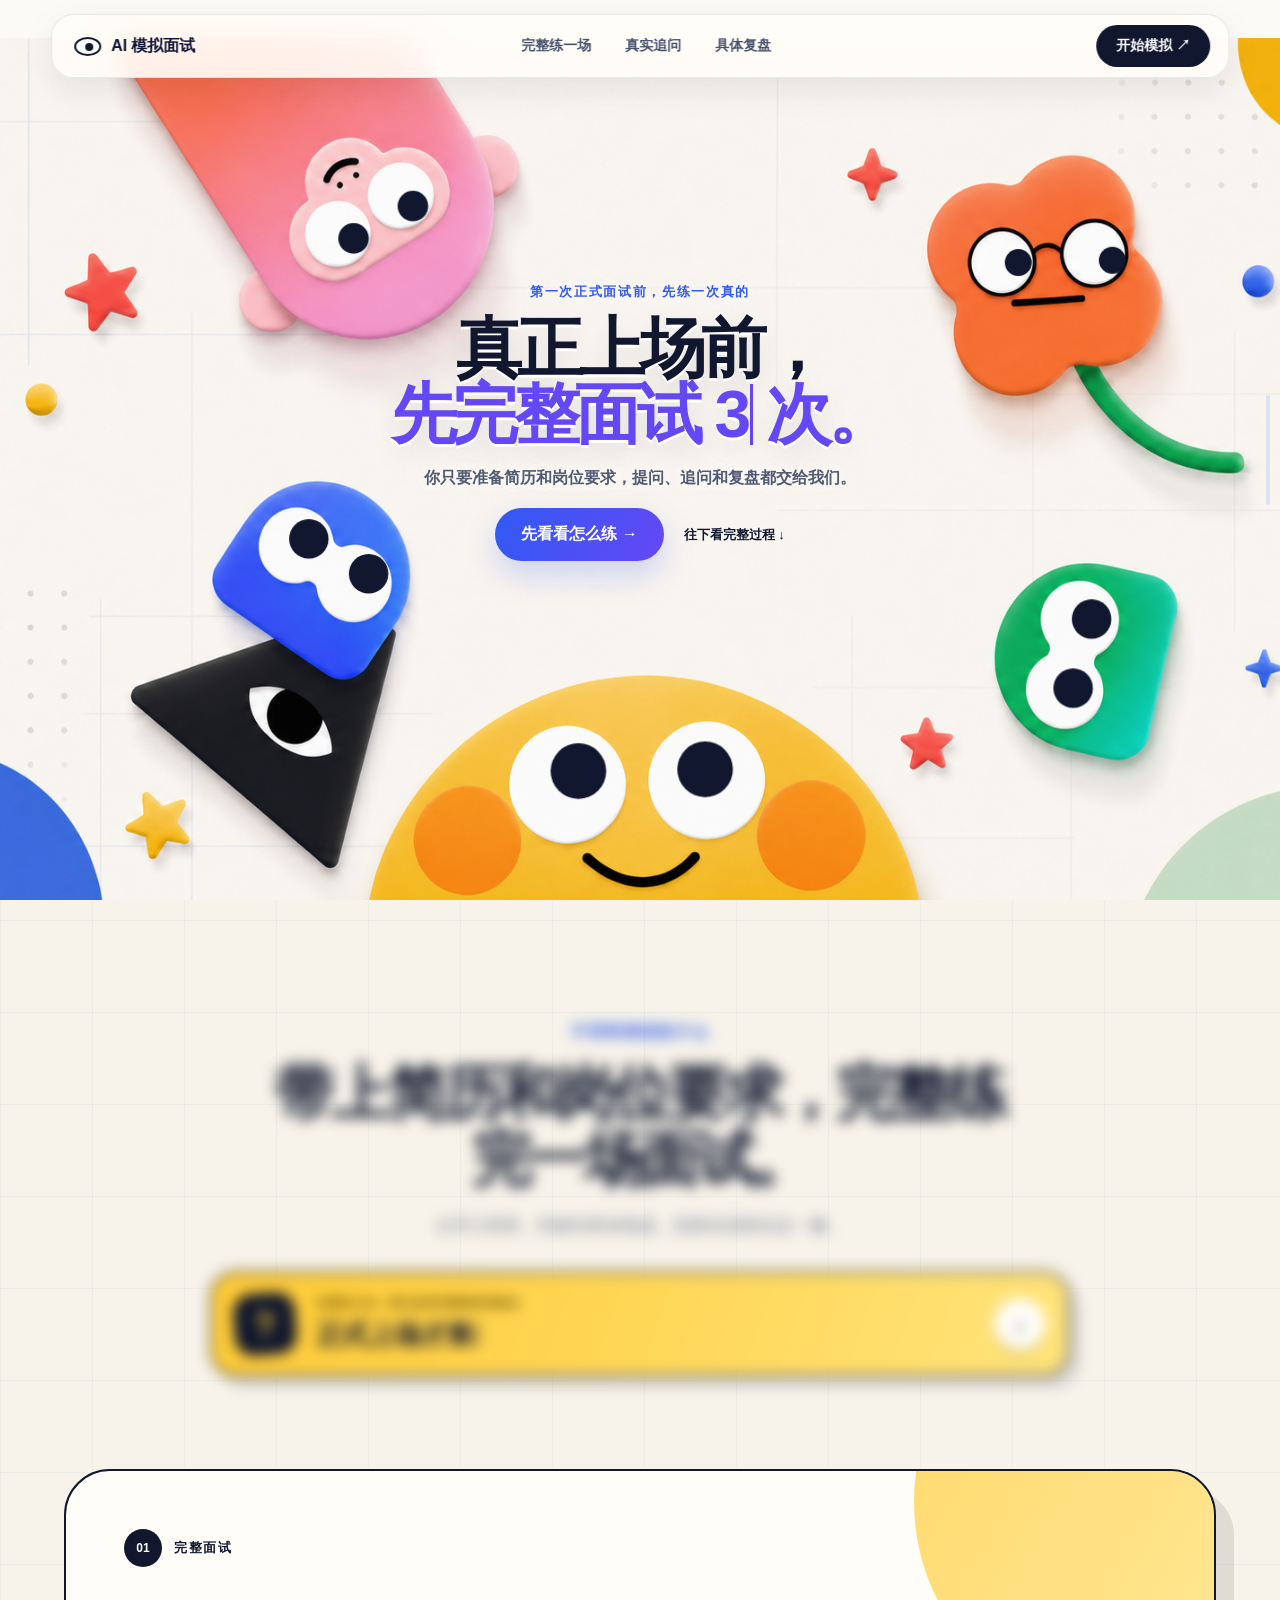
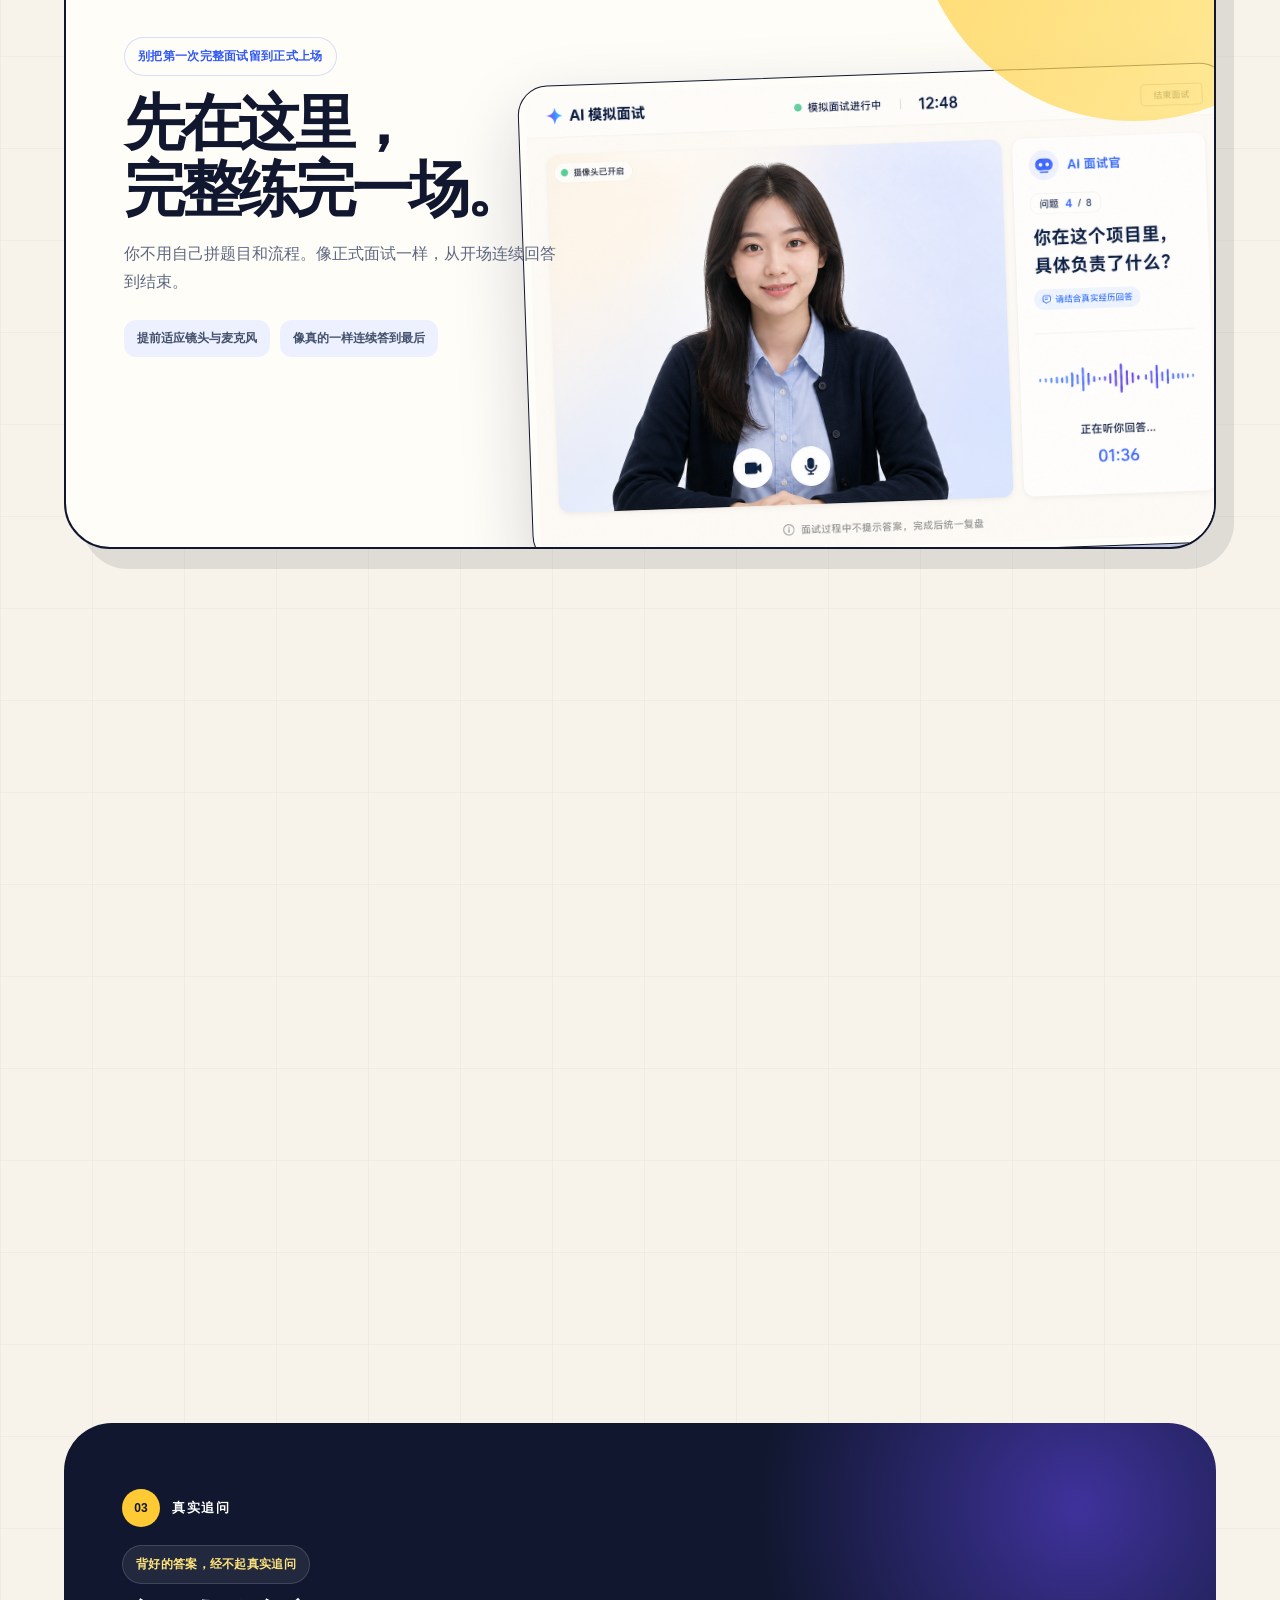
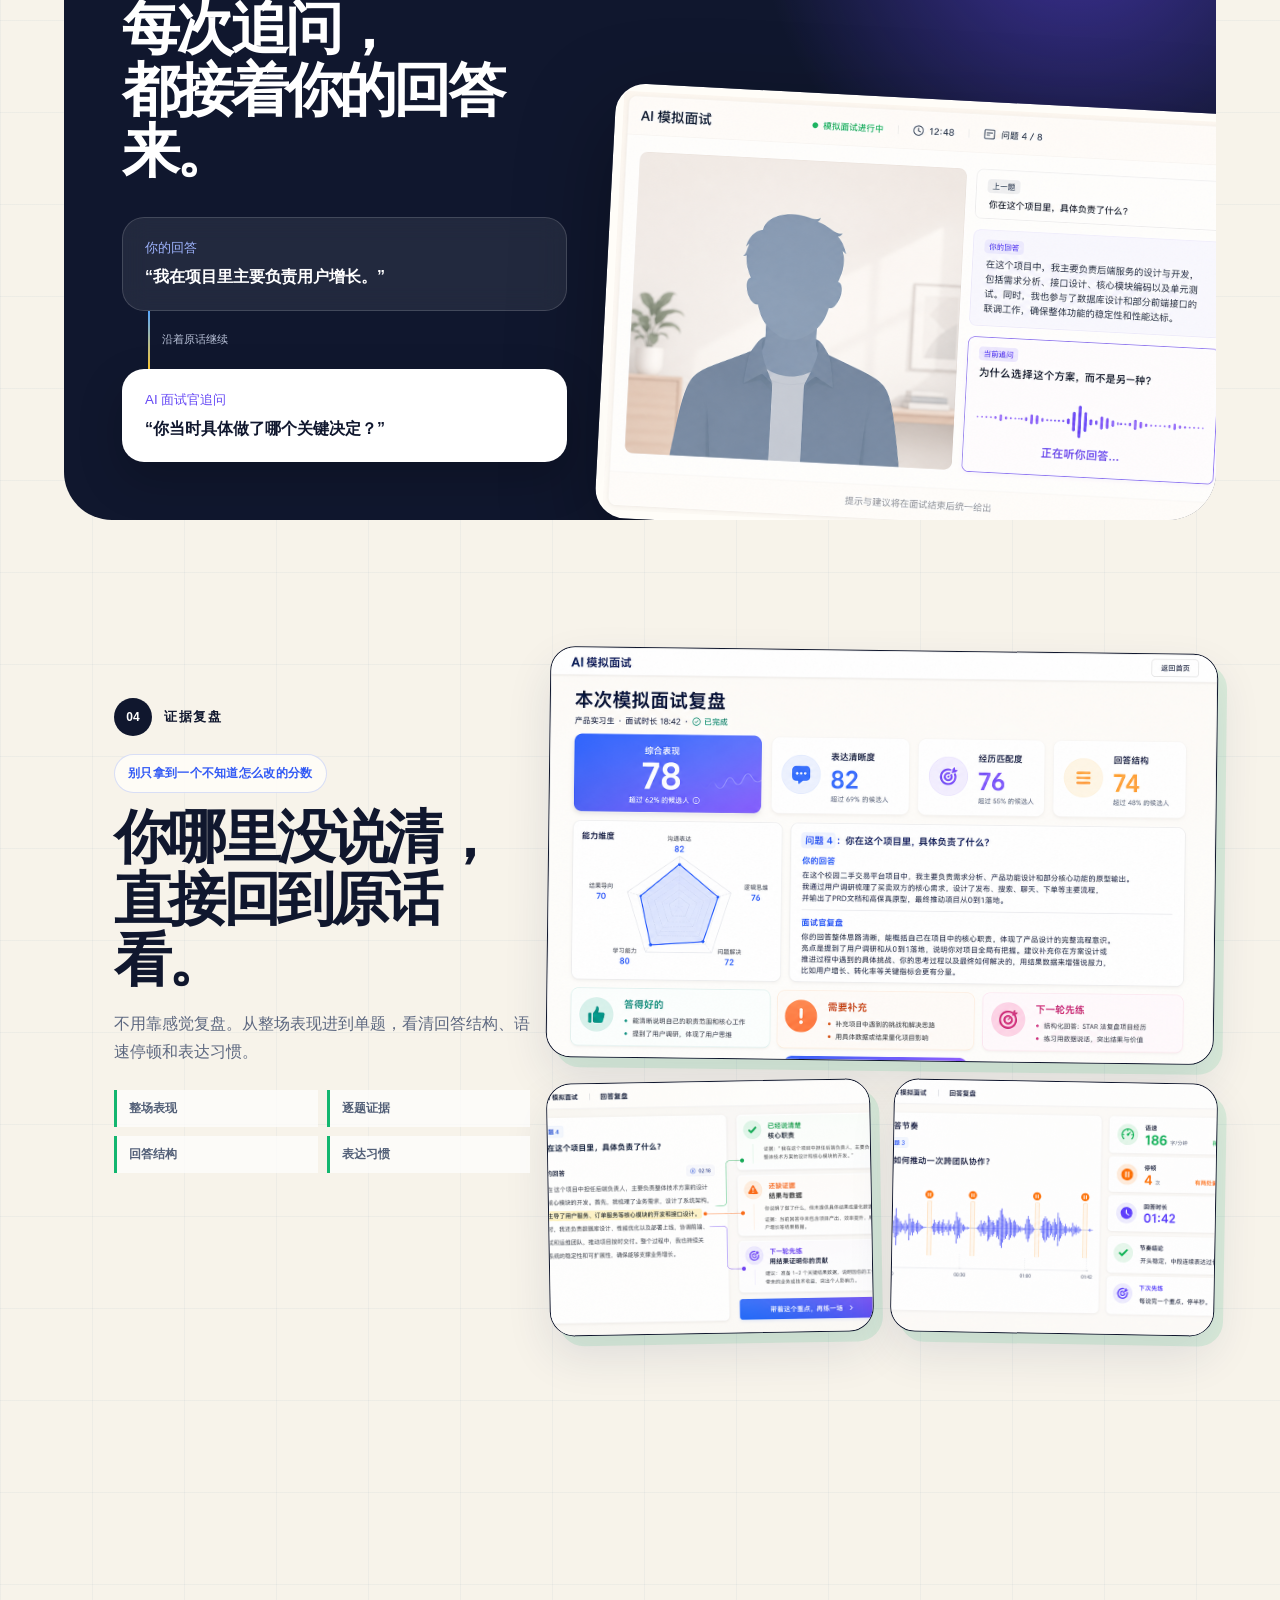
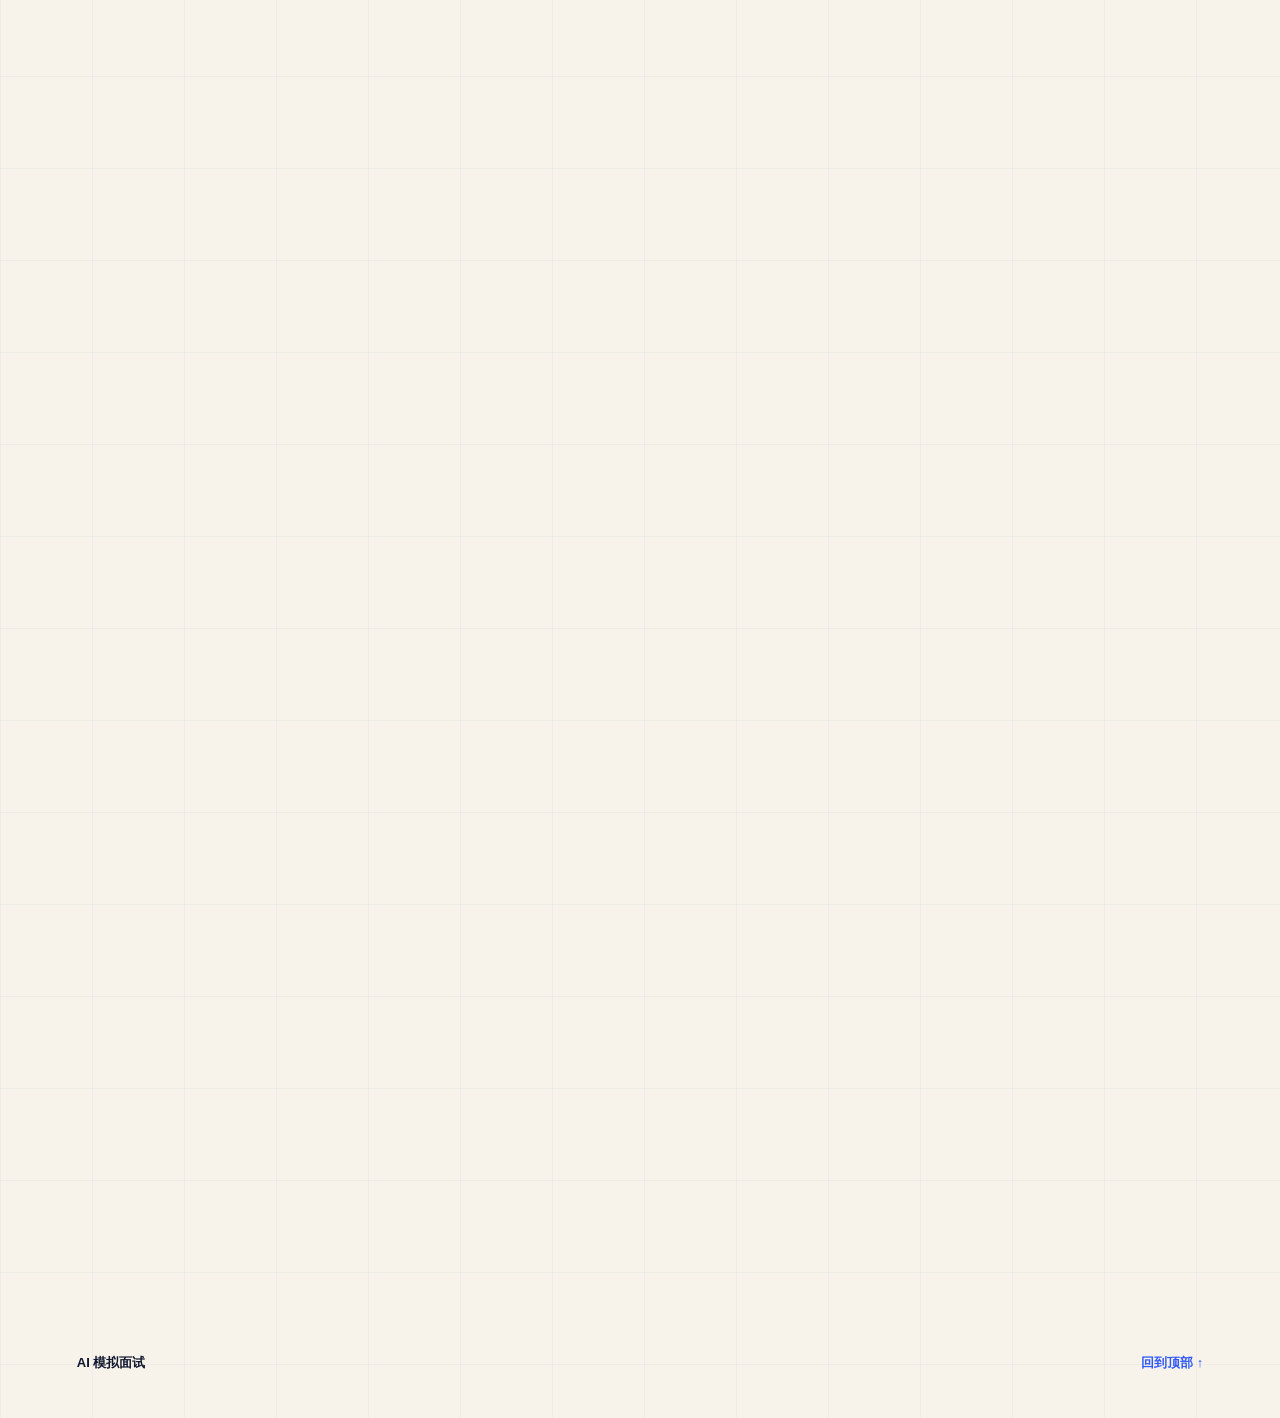
==== commit 9424f5a0: "Add lightweight interactive interview app" ====
--- a/index.html
+++ b/index.html
@@ -23,7 +23,7 @@
       <a href="#followup">真实追问</a>
       <a href="#report">具体复盘</a>
     </nav>
-    <a class="nav-cta" href="#complete">看看怎么练 ↗</a>
+    <a class="nav-cta" href="app.html">开始模拟 ↗</a>
   </header>
 
   <main>
@@ -361,7 +361,7 @@
     <section class="cta final-cta reveal" data-reveal>
       <p>简历和岗位要求准备好，就可以开始。</p>
       <h2>别把第一次完整面试，<br>留到真正上场。</h2>
-      <a class="button light" href="#complete">开始我的完整模拟 →</a>
+      <a class="button light" href="app.html">开始我的完整模拟 →</a>
       <span class="final-coach gaze-ip" aria-hidden="true">
         <img src="design-assets/characters/yellow-coach-action-v1.png" alt="" />
         <i class="coach-eye eye-one"><b class="ip-pupil"></b></i>
